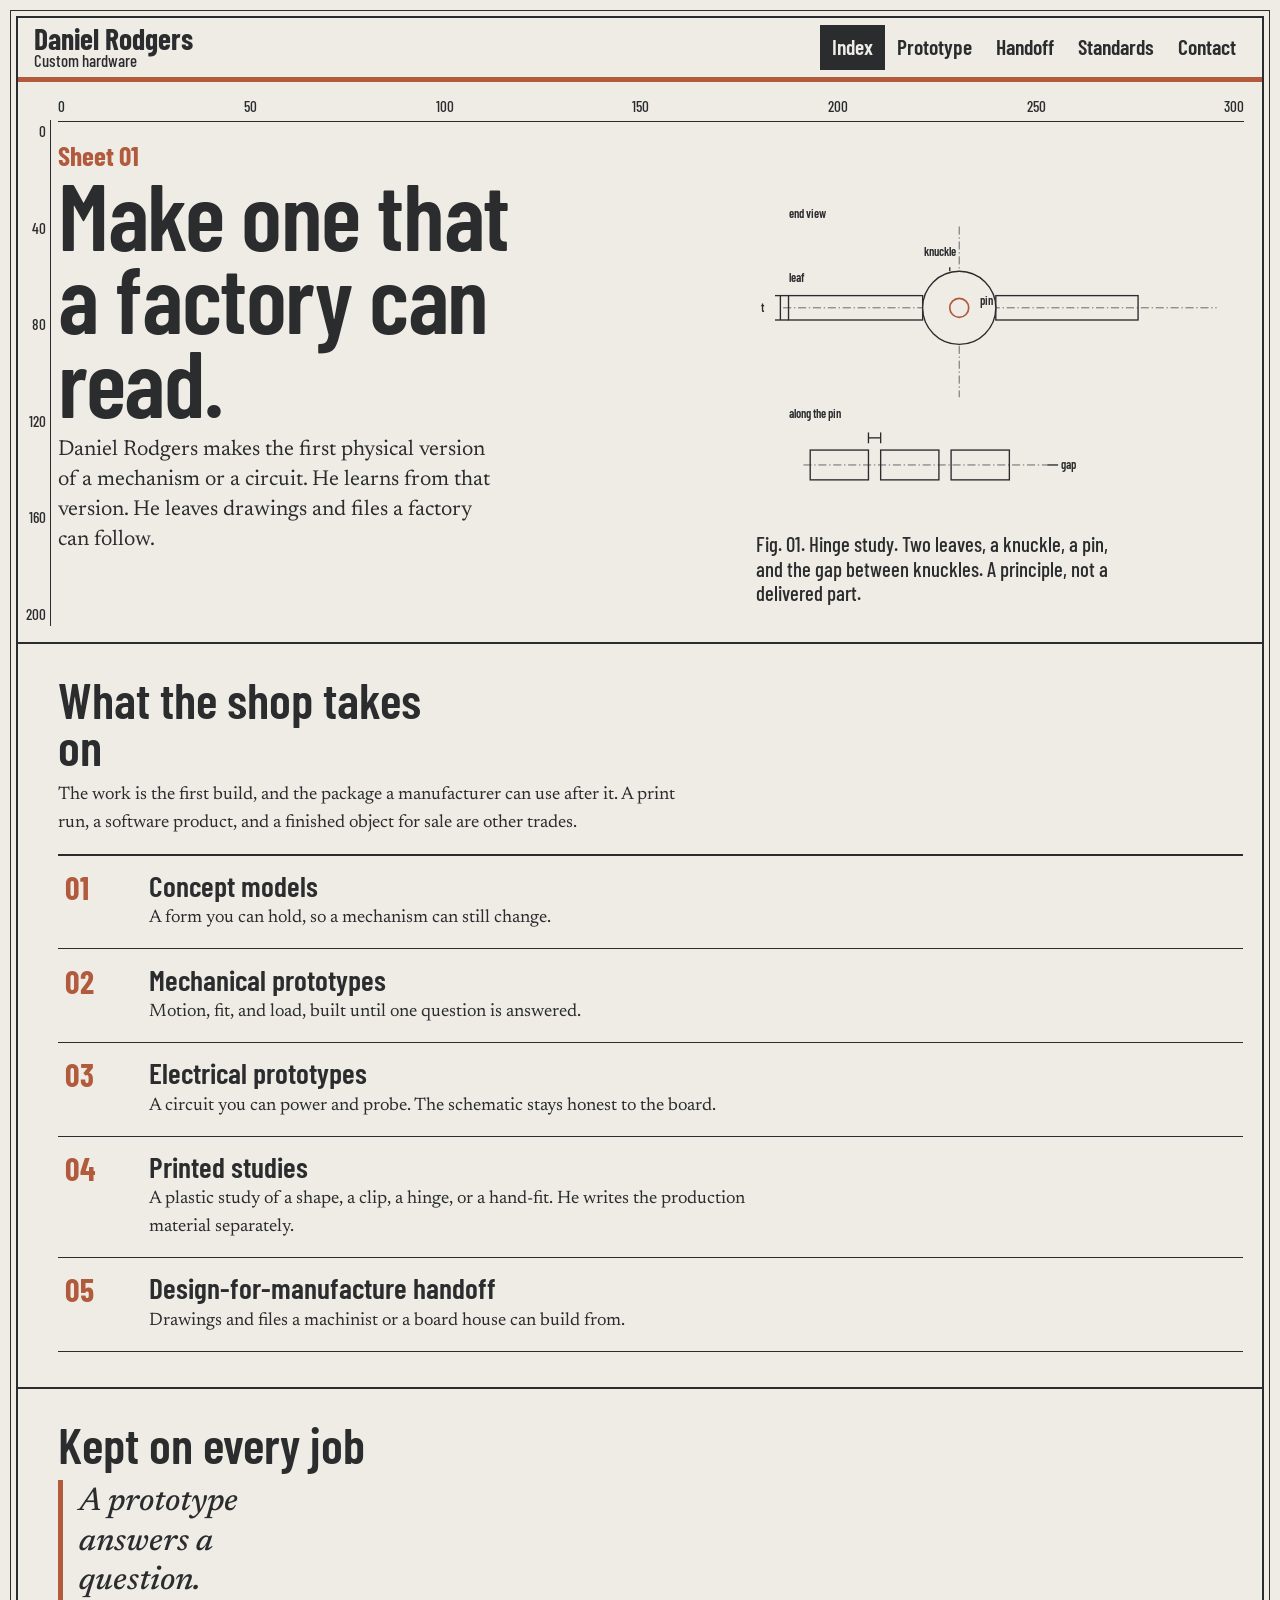
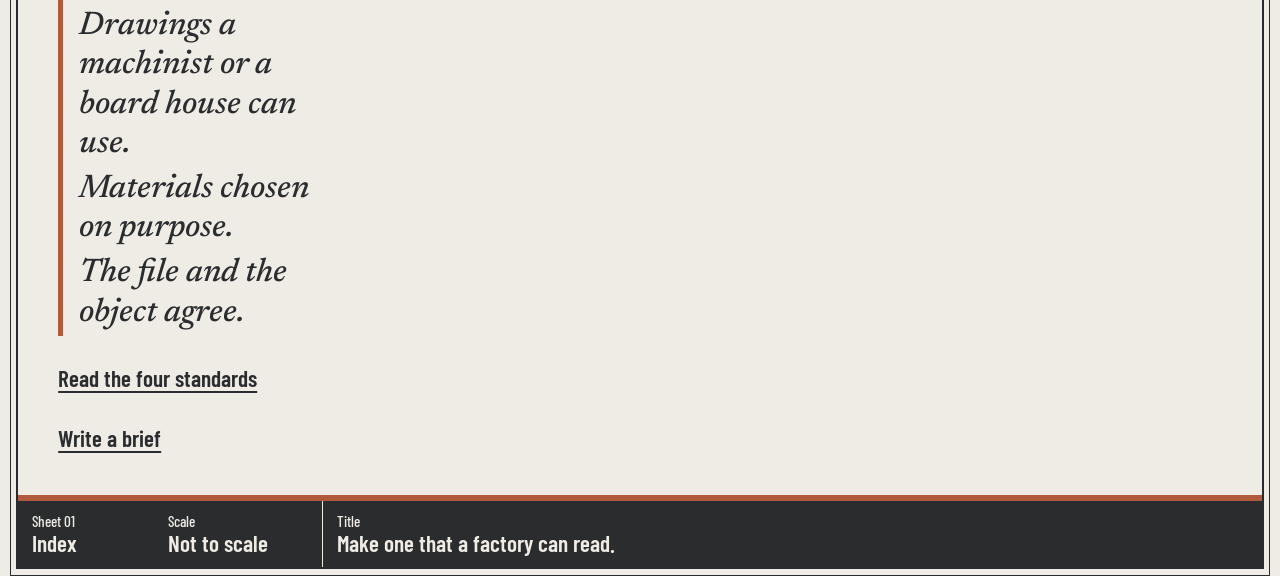
==== index.html @ 7802a616 "Add the machine-shop sheet for Daniel Rodgers. The pages use a drawing border, figure studies, and a" ====
<!DOCTYPE html>
<html lang="en">
<head>
  <meta charset="utf-8">
  <meta name="viewport" content="width=device-width, initial-scale=1">
  <title>Make one that a factory can read. Daniel Rodgers</title>
  <meta name="description" content="Daniel Rodgers makes the first physical version of a mechanism or a circuit, then leaves drawings and files a manufacturer can follow.">
  <meta name="theme-color" content="#efece6">
  <link rel="icon" href="favicon.svg" type="image/svg+xml">
  <link rel="preload" href="fonts/barlow-condensed-latin-600-normal.woff2" as="font" type="font/woff2" crossorigin>
  <link rel="stylesheet" href="css/sheet.css">
</head>
<body>
  <a class="skip" href="#content">Skip to content</a>
  <div class="sheet">
    <div class="sheet-inner">
      <header class="mast">
        <a class="shop" href="index.html">
          <span class="shop-name">Daniel Rodgers</span>
          <span class="shop-trade">Custom hardware</span>
        </a>
        <button type="button" class="nav-toggle" data-nav-toggle aria-expanded="false" aria-controls="sheet-nav">Sheets</button>
        <nav id="sheet-nav" class="nav" data-nav tabindex="-1">
          <a href="index.html">Index</a>
          <a href="prototype.html">Prototype</a>
          <a href="handoff.html">Handoff</a>
          <a href="standards.html">Standards</a>
          <a href="contact.html">Contact</a>
        </nav>
      </header>
      <main id="content">
        <div class="hero">
          <div class="axis-x" aria-hidden="true">
            <span>0</span><span>50</span><span>100</span><span>150</span><span>200</span><span>250</span><span>300</span>
          </div>
          <div class="axis-y" aria-hidden="true">
            <span>0</span><span>40</span><span>80</span><span>120</span><span>160</span><span>200</span>
          </div>
          <div class="hero-copy">
            <p class="fig-kicker">Sheet 01</p>
            <h1>Make one that a factory can read.</h1>
            <p class="lede">Daniel Rodgers makes the first physical version of a mechanism or a circuit. He learns from that version. He leaves drawings and files a factory can follow.</p>
          </div>
          <figure class="hero-fig">
            <svg class="svg-study" viewBox="0 0 720 480" aria-hidden="true" focusable="false">
              <text x="48" y="36">end view</text>
              <line class="center" x1="40" y1="168" x2="680" y2="168"/>
              <line class="center" x1="300" y1="48" x2="300" y2="300"/>
              <rect class="line" x="48" y="150" width="198" height="36"/>
              <rect class="line" x="354" y="150" width="210" height="36"/>
              <circle class="mask" cx="300" cy="168" r="54"/>
              <circle class="pin" cx="300" cy="168" r="14"/>
              <line class="line" x1="36" y1="150" x2="36" y2="186"/>
              <line class="line" x1="28" y1="150" x2="48" y2="150"/>
              <line class="line" x1="28" y1="186" x2="48" y2="186"/>
              <text x="8" y="174">t</text>
              <text x="48" y="130">leaf</text>
              <text x="248" y="92">knuckle</text>
              <line class="line" x1="286" y1="108" x2="286" y2="114"/>
              <text x="330" y="164">pin</text>
              <text x="48" y="330">along the pin</text>
              <line class="center" x1="70" y1="400" x2="430" y2="400"/>
              <rect class="line" x="80" y="378" width="86" height="44"/>
              <rect class="line" x="184" y="378" width="86" height="44"/>
              <rect class="line" x="288" y="378" width="86" height="44"/>
              <line class="line" x1="166" y1="360" x2="184" y2="360"/>
              <line class="line" x1="166" y1="352" x2="166" y2="368"/>
              <line class="line" x1="184" y1="352" x2="184" y2="368"/>
              <text x="450" y="406">gap</text>
              <line class="line" x1="430" y1="400" x2="446" y2="400"/>
            </svg>
            <figcaption>Fig. 01. Hinge study. Two leaves, a knuckle, a pin, and the gap between knuckles. A principle, not a delivered part.</figcaption>
          </figure>
        </div>
        <section class="block" id="work">
          <h2>What the shop takes on</h2>
          <p>The work is the first build, and the package a manufacturer can use after it. A print run, a software product, and a finished object for sale are other trades.</p>
          <ol class="spec-list">
            <li>
              <a href="prototype.html#concept">
                <span class="num">01</span>
                <span>
                  <span class="spec-name">Concept models</span>
                  <span class="spec-text">A form you can hold, so a mechanism can still change.</span>
                </span>
              </a>
            </li>
            <li>
              <a href="prototype.html#mechanical">
                <span class="num">02</span>
                <span>
                  <span class="spec-name">Mechanical prototypes</span>
                  <span class="spec-text">Motion, fit, and load, built until one question is answered.</span>
                </span>
              </a>
            </li>
            <li>
              <a href="prototype.html#electrical">
                <span class="num">03</span>
                <span>
                  <span class="spec-name">Electrical prototypes</span>
                  <span class="spec-text">A circuit you can power and probe. The schematic stays honest to the board.</span>
                </span>
              </a>
            </li>
            <li>
              <a href="prototype.html#printed">
                <span class="num">04</span>
                <span>
                  <span class="spec-name">Printed studies</span>
                  <span class="spec-text">A plastic study of a shape, a clip, a hinge, or a hand-fit. He writes the production material separately.</span>
                </span>
              </a>
            </li>
            <li>
              <a href="handoff.html">
                <span class="num">05</span>
                <span>
                  <span class="spec-name">Design-for-manufacture handoff</span>
                  <span class="spec-text">Drawings and files a machinist or a board house can build from.</span>
                </span>
              </a>
            </li>
          </ol>
        </section>
        <section class="block" id="kept">
          <h2>Kept on every job</h2>
          <blockquote>
            <p>A prototype answers a question.</p>
            <p>Drawings a machinist or a board house can use.</p>
            <p>Materials chosen on purpose.</p>
            <p>The file and the object agree.</p>
          </blockquote>
          <p><a class="link-row" href="standards.html">Read the four standards</a></p>
          <p><a class="link-row" href="contact.html">Write a brief</a></p>
        </section>
      </main>
      <footer class="titleblock">
        <p class="tb-sheet"><span>Sheet 01</span> Index</p>
        <p class="tb-scale"><span>Scale</span> Not to scale</p>
        <p class="tb-title"><span>Title</span> Make one that a factory can read.</p>
      </footer>
    </div>
  </div>
  <script src="js/site.js"></script>
</body>
</html>
---- css/sheet.css ----
/* #b15a3c on #efece6 is 4.05:1, so copper stays on rules and type at 24px or larger. */

@font-face {
  font-family: "Barlow Condensed";
  font-style: normal;
  font-weight: 500;
  font-display: swap;
  src: url("../fonts/barlow-condensed-latin-500-normal.woff2") format("woff2");
}

@font-face {
  font-family: "Barlow Condensed";
  font-style: normal;
  font-weight: 600;
  font-display: swap;
  src: url("../fonts/barlow-condensed-latin-600-normal.woff2") format("woff2");
}

@font-face {
  font-family: "Barlow Condensed";
  font-style: normal;
  font-weight: 700;
  font-display: swap;
  src: url("../fonts/barlow-condensed-latin-700-normal.woff2") format("woff2");
}

@font-face {
  font-family: "Newsreader";
  font-style: normal;
  font-weight: 400;
  font-display: swap;
  src: url("../fonts/newsreader-latin-400-normal.woff2") format("woff2");
}

@font-face {
  font-family: "Newsreader";
  font-style: normal;
  font-weight: 600;
  font-display: swap;
  src: url("../fonts/newsreader-latin-600-normal.woff2") format("woff2");
}

@font-face {
  font-family: "Newsreader";
  font-style: italic;
  font-weight: 400 600;
  font-display: swap;
  src: url("../fonts/newsreader-latin-500-italic.woff2") format("woff2");
}

:root {
  --copper: #b15a3c;
  --grease: #2a2c2e;
  --paper: #efece6;
  --paper-deep: #e4dfd6;
}

*,
*::before,
*::after {
  box-sizing: border-box;
}

[hidden] {
  display: none !important;
}

html {
  height: 100%;
}

body {
  margin: 0;
  min-height: 100%;
  background: var(--paper);
  color: var(--grease);
  font-family: "Newsreader", "Iowan Old Style", Palatino, "Palatino Linotype", Georgia, serif;
  font-size: 1.125rem;
  line-height: 1.55;
  font-weight: 400;
}

:focus {
  outline: none;
}

:focus-visible {
  outline: 3px solid var(--copper);
  outline-offset: 3px;
}

.titleblock :focus-visible,
.nav a[aria-current="page"]:focus-visible {
  outline-color: var(--paper);
}

::selection {
  background: var(--grease);
  color: var(--paper);
}

.skip {
  position: absolute;
  left: 0.75rem;
  top: 0;
  transform: translateY(-140%);
  z-index: 5;
  background: var(--grease);
  color: var(--paper);
  padding: 0.7rem 1rem;
  min-height: 44px;
  text-decoration: none;
}

.skip:focus {
  transform: none;
  top: 0.75rem;
}

.sheet {
  margin: 0.6rem;
  min-height: calc(100vh - 1.2rem);
  border: 1px solid var(--grease);
  padding: 0.35rem;
  display: flex;
}

.sheet-inner {
  flex: 1;
  display: flex;
  flex-direction: column;
  border: 2px solid var(--grease);
  min-width: 0;
}

.mast {
  display: flex;
  flex-wrap: wrap;
  align-items: stretch;
  justify-content: space-between;
  gap: 0.25rem 1rem;
  padding: 0.4rem 0.85rem 0.45rem 1rem;
  border-bottom: 5px solid var(--copper);
}

.shop {
  display: flex;
  flex-direction: column;
  justify-content: center;
  min-height: 44px;
  text-decoration: none;
  color: inherit;
  font-family: "Barlow Condensed", "Arial Narrow", sans-serif;
}

.shop-name {
  font-size: 1.85rem;
  font-weight: 700;
  line-height: 0.9;
}

.shop-trade {
  font-size: 1.05rem;
  font-weight: 500;
  line-height: 1.1;
}

.nav-toggle {
  min-height: 44px;
  min-width: 44px;
  padding: 0 1rem;
  border: 0;
  background: var(--grease);
  color: var(--paper);
  font-family: "Barlow Condensed", "Arial Narrow", sans-serif;
  font-size: 1.25rem;
  font-weight: 600;
  cursor: pointer;
}

.nav {
  display: none;
  flex-direction: column;
  gap: 0;
  margin: 0;
  padding: 0;
  min-width: min(100%, 16rem);
}

.nav.is-open {
  display: flex;
  flex-basis: 100%;
}

.nav a {
  display: inline-flex;
  align-items: center;
  min-height: 44px;
  padding: 0.2rem 0.75rem;
  color: inherit;
  text-decoration: none;
  font-family: "Barlow Condensed", "Arial Narrow", sans-serif;
  font-size: 1.35rem;
  font-weight: 600;
  line-height: 1;
}

.nav a[aria-current="page"] {
  background: var(--grease);
  color: var(--paper);
}

.nav a:hover {
  background: var(--paper-deep);
}

.nav a[aria-current="page"]:hover {
  background: var(--grease);
  color: var(--paper);
}

@media (min-width: 760px) {
  .nav-toggle {
    display: none;
  }

  .nav,
  .nav.is-open {
    display: flex;
    flex-direction: row;
    flex-wrap: wrap;
    flex-basis: auto;
    align-items: stretch;
  }
}

.hero {
  position: relative;
  display: grid;
  grid-template-columns: minmax(0, 1.15fr) minmax(0, 0.85fr);
  gap: 1.25rem 3vw;
  padding: 0.85rem 1.1rem 2.25rem 2.5rem;
}

.axis-x {
  grid-column: 1 / -1;
  display: flex;
  justify-content: space-between;
  gap: 0.5rem;
  border-bottom: 1px solid var(--grease);
  padding: 0 0 0.15rem;
  font-family: "Barlow Condensed", "Arial Narrow", sans-serif;
  font-size: 0.95rem;
  font-weight: 500;
}

.axis-y {
  position: absolute;
  top: 2.4rem;
  bottom: 1rem;
  left: 0.35rem;
  width: 1.7rem;
  display: flex;
  flex-direction: column;
  justify-content: space-between;
  align-items: flex-end;
  padding-right: 0.25rem;
  border-right: 1px solid var(--grease);
  font-family: "Barlow Condensed", "Arial Narrow", sans-serif;
  font-size: 0.95rem;
  font-weight: 500;
}

.hero-fig {
  margin: 3.25rem 0 0;
  min-width: 0;
}

h1,
h2,
h3,
.fig-kicker,
figcaption,
.spec-name,
.shop,
.nav,
.titleblock,
button,
.link-row,
legend,
.field-label {
  font-family: "Barlow Condensed", "Arial Narrow", sans-serif;
  font-weight: 600;
}

h1 {
  margin: 0.15rem 0 0.8rem;
  font-size: clamp(3.1rem, 7.4vw, 6.4rem);
  line-height: 0.88;
  letter-spacing: -0.015em;
  font-weight: 600;
  max-width: 11ch;
}

.page-head h1 {
  font-size: clamp(2.7rem, 6vw, 4.8rem);
  max-width: 16ch;
  line-height: 0.9;
}

.lede {
  margin: 0;
  max-width: 36ch;
  font-size: 1.35rem;
  line-height: 1.4;
}

.fig-kicker {
  margin: 0;
  color: var(--copper);
  font-size: 1.7rem;
  font-weight: 700;
  line-height: 1;
}

.block {
  padding: 2rem 1.15rem 2.2rem 2.5rem;
  border-top: 2px solid var(--grease);
}

h2 {
  margin: 0 0 0.8rem;
  font-size: clamp(2rem, 4vw, 3.15rem);
  line-height: 0.92;
  max-width: 18ch;
}

h3 {
  margin: 0 0 0.4rem;
  font-size: 1.8rem;
  line-height: 1;
}

p {
  margin: 0 0 1rem;
  max-width: 64ch;
}

p:last-child {
  margin-bottom: 0;
}

strong {
  font-weight: 600;
}

blockquote {
  margin: 0.5rem 0 1.25rem;
  padding: 0.2rem 0 0.2rem 1rem;
  border-left: 5px solid var(--copper);
  max-width: 28ch;
}

blockquote p {
  margin: 0 0 0.35rem;
  font-size: clamp(1.55rem, 2.6vw, 2.05rem);
  line-height: 1.2;
  font-style: italic;
  max-width: 28ch;
}

.spec-list {
  list-style: none;
  margin: 0.5rem 0 0;
  padding: 0;
  border-top: 2px solid var(--grease);
}

.spec-list a {
  display: grid;
  grid-template-columns: 4.25rem minmax(0, 1fr);
  gap: 0.75rem 1rem;
  align-items: start;
  padding: 0.95rem 0.4rem;
  min-height: 44px;
  color: inherit;
  text-decoration: none;
  border-bottom: 1px solid var(--grease);
}

.spec-list a:hover,
.spec-list a:focus-visible {
  background: var(--paper-deep);
}

.num {
  font-family: "Barlow Condensed", "Arial Narrow", sans-serif;
  font-weight: 700;
  font-size: 2rem;
  line-height: 1;
  color: var(--copper);
}

.spec-name {
  display: block;
  font-size: 1.85rem;
  line-height: 1;
}

.spec-text {
  display: block;
  margin-top: 0.3rem;
  max-width: 62ch;
}

.link-row {
  display: inline-flex;
  align-items: center;
  min-height: 44px;
  min-width: 44px;
  color: inherit;
  font-size: 1.45rem;
  line-height: 1;
  text-underline-offset: 0.16em;
}

.prose a:not(.link-row) {
  color: inherit;
  text-underline-offset: 0.15em;
}

.split {
  display: grid;
  grid-template-columns: minmax(0, 1.15fr) minmax(0, 0.85fr);
  gap: 1.5rem 3vw;
  align-items: start;
}

.split .text {
  min-width: 0;
}

.split figure {
  margin: 2.75rem 0 0;
  min-width: 0;
}

figure {
  margin: 0;
}

.svg-study {
  display: block;
  width: 100%;
  height: auto;
}

.svg-study .line,
.svg-study .mask,
.svg-study .ghost,
.svg-study .center,
.svg-study .pin {
  fill: none;
  stroke: var(--grease);
}

.svg-study .line,
.svg-study .mask {
  stroke-width: 2;
}

.svg-study .mask {
  fill: var(--paper);
}

.svg-study .ghost {
  stroke-width: 1.5;
  stroke-dasharray: 6 4;
}

.svg-study .center {
  stroke-width: 1;
  stroke-dasharray: 12 4 2 4;
}

.svg-study .pin {
  stroke: var(--copper);
  stroke-width: 2.5;
}

.svg-study text {
  fill: var(--grease);
  font-family: "Barlow Condensed", "Arial Narrow", sans-serif;
  font-size: 18px;
  font-weight: 600;
}

figcaption {
  margin-top: 0.75rem;
  max-width: 42ch;
  font-size: 1.3rem;
  font-weight: 500;
  line-height: 1.2;
}

.page-head {
  padding: 1.4rem 1.15rem 0.4rem 2.5rem;
}

.stack {
  display: flex;
  flex-direction: column;
  gap: 1.75rem;
}

.stack + .stack,
.text + .text {
  margin-top: 0;
}

.rule-list {
  list-style: none;
  margin: 0;
  padding: 0;
  border-top: 2px solid var(--grease);
}

.rule-list li {
  padding: 1.2rem 0 1.3rem;
  border-bottom: 1px solid var(--grease);
}

.rule-list h2 {
  margin-bottom: 0.55rem;
}

.follow {
  margin-top: 1.25rem;
}

.brief-form {
  max-width: 54rem;
}

fieldset {
  border: 0;
  margin: 0;
  padding: 0;
  min-width: 0;
}

.field {
  display: grid;
  grid-template-columns: minmax(9rem, 16rem) minmax(0, 1fr);
  gap: 0.5rem 1.25rem;
  align-items: start;
  padding: 0.85rem 0;
  border-top: 1px solid var(--grease);
  margin: 0;
  min-width: 0;
}

.field-label,
legend {
  font-size: 1.4rem;
  line-height: 1.1;
  padding-top: 0.65rem;
  font-weight: 600;
}

.hint {
  display: block;
  margin-top: 0.25rem;
  font-family: "Newsreader", Georgia, serif;
  font-size: 1rem;
  font-weight: 400;
  line-height: 1.35;
  max-width: 28ch;
}

input,
textarea {
  width: 100%;
  min-height: 44px;
  margin: 0;
  padding: 0.65rem 0.7rem;
  border: 0;
  border-bottom: 2px solid var(--grease);
  border-radius: 0;
  background: var(--paper-deep);
  color: var(--grease);
  font: 1.05rem/1.4 "Newsreader", Georgia, serif;
}

textarea {
  min-height: 6.5rem;
  resize: vertical;
}

.choices {
  display: flex;
  flex-direction: column;
  padding-top: 0.2rem;
}

.choices label {
  display: flex;
  align-items: center;
  gap: 0.7rem;
  min-height: 44px;
  font-family: "Newsreader", Georgia, serif;
  font-size: 1.15rem;
  font-weight: 400;
}

.choices input {
  width: 1.25rem;
  height: 1.25rem;
  min-height: 0;
  accent-color: var(--grease);
  border: 0;
}

.actions {
  display: flex;
  flex-wrap: wrap;
  gap: 0.75rem;
  align-items: center;
  padding: 1rem 0 0.25rem;
}

button,
.mail-link {
  display: inline-flex;
  align-items: center;
  justify-content: center;
  min-height: 44px;
  min-width: 44px;
  padding: 0.4rem 1.1rem;
  border: 0;
  background: var(--grease);
  color: var(--paper);
  font-family: "Barlow Condensed", "Arial Narrow", sans-serif;
  font-size: 1.35rem;
  font-weight: 600;
  line-height: 1;
  text-decoration: none;
  cursor: pointer;
}

button.quiet {
  background: transparent;
  color: var(--grease);
  text-decoration: underline;
  text-underline-offset: 0.16em;
  padding-left: 0;
  padding-right: 0.4rem;
}

.brief-panel {
  margin-top: 1.25rem;
  padding-top: 1rem;
  border-top: 2px solid var(--grease);
}

.brief-panel h2 {
  font-size: 2rem;
}

.brief-text {
  margin: 0 0 1rem;
  padding: 1rem;
  max-width: none;
  white-space: pre-wrap;
  overflow-wrap: anywhere;
  background: var(--paper-deep);
  font-family: "Barlow Condensed", "Arial Narrow", sans-serif;
  font-size: 1.3rem;
  font-weight: 500;
  line-height: 1.3;
}

.status {
  min-height: 1.4rem;
  margin: 0.6rem 0 0;
}

.titleblock {
  margin-top: auto;
  display: grid;
  grid-template-columns: 8.5rem 10.5rem minmax(0, 1fr);
  background: var(--grease);
  color: var(--paper);
  border-top: 6px solid var(--copper);
}

.titleblock p {
  margin: 0;
  max-width: none;
  padding: 0.7rem 0.85rem 0.8rem;
  font-family: "Barlow Condensed", "Arial Narrow", sans-serif;
  font-weight: 600;
  font-size: 1.45rem;
  line-height: 0.95;
}

.titleblock span {
  display: block;
  margin-bottom: 0.2rem;
  font-weight: 500;
  font-size: 0.95rem;
  line-height: 1.1;
}

.tb-title {
  border-left: 1px solid var(--paper);
}

.noscript {
  margin: 0 0 1rem;
}

@media (max-width: 800px) {
  .hero,
  .split {
    grid-template-columns: 1fr;
  }

  .hero-fig,
  .split figure {
    margin-top: 0.25rem;
  }

  .block,
  .page-head,
  .hero {
    padding-left: 1rem;
    padding-right: 1rem;
  }

  .hero {
    padding-left: 2.15rem;
  }

  .field {
    grid-template-columns: 1fr;
    gap: 0.2rem;
  }

  .field-label,
  legend {
    padding-top: 0;
  }

  .hint {
    max-width: 62ch;
  }
}

@media (max-width: 640px) {
  .titleblock {
    grid-template-columns: 1fr 1fr;
  }

  .tb-title {
    grid-column: 1 / -1;
    border-left: 0;
    border-top: 1px solid var(--paper);
  }

  h1 {
    max-width: 14ch;
  }
}

@media (max-width: 380px) {
  .sheet {
    margin: 0.3rem;
    min-height: calc(100vh - 0.6rem);
  }

  .spec-list a {
    grid-template-columns: 3rem minmax(0, 1fr);
  }
}

@media (prefers-reduced-motion: reduce) {
  *,
  *::before,
  *::after {
    animation: none !important;
    transition: none !important;
    scroll-behavior: auto !important;
  }
}

@media print {
  .nav-toggle {
    display: none;
  }

  .nav,
  .nav.is-open {
    display: flex !important;
    flex-direction: row;
    flex-wrap: wrap;
  }

  .sheet {
    margin: 0;
    min-height: 0;
  }
}

:target {
  scroll-margin-top: 1rem;
}
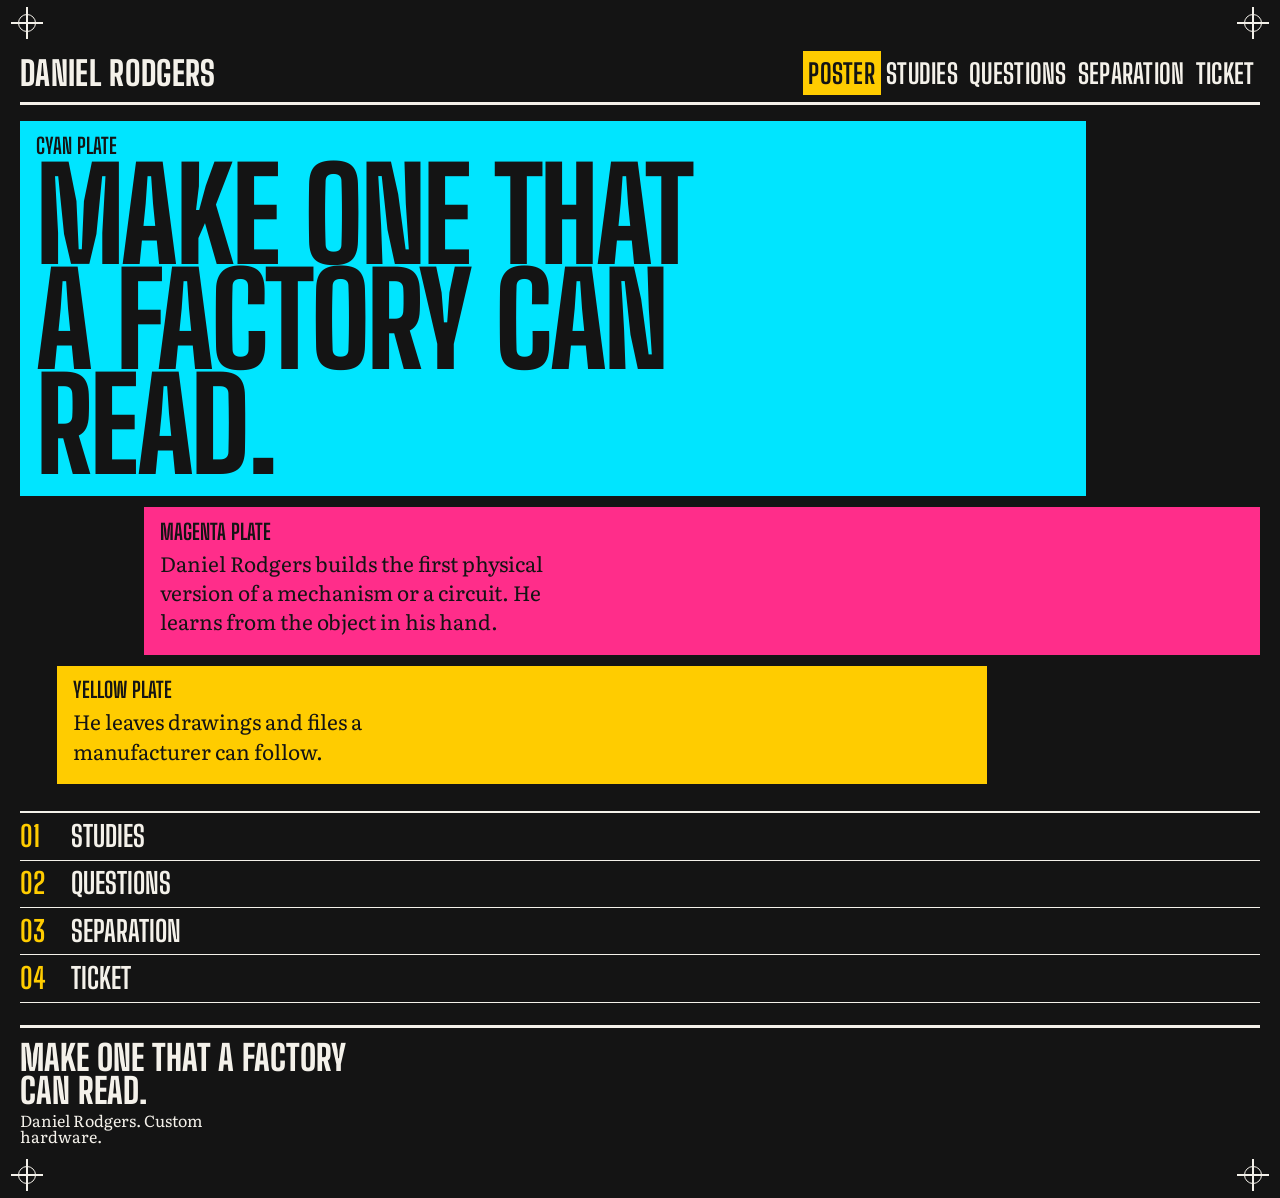
==== commit 2b064973: "Add the anodized poster variant. Cyan, magenta, and yellow plates carry the motto, the studies, and " ====
--- a/index.html
+++ b/index.html
@@ -4,143 +4,54 @@
   <meta charset="utf-8">
   <meta name="viewport" content="width=device-width, initial-scale=1">
   <title>Make one that a factory can read. Daniel Rodgers</title>
-  <meta name="description" content="Daniel Rodgers makes the first physical version of a mechanism or a circuit, then leaves drawings and files a manufacturer can follow.">
-  <meta name="theme-color" content="#efece6">
+  <meta name="description" content="Daniel Rodgers builds the first physical version of a mechanism or a circuit, then leaves drawings and files a manufacturer can follow.">
+  <meta name="theme-color" content="#141414">
   <link rel="icon" href="favicon.svg" type="image/svg+xml">
-  <link rel="preload" href="fonts/barlow-condensed-latin-600-normal.woff2" as="font" type="font/woff2" crossorigin>
-  <link rel="stylesheet" href="css/sheet.css">
+  <link rel="preload" href="fonts/big-shoulders-display-latin-800-normal.woff2" as="font" type="font/woff2" crossorigin>
+  <link rel="stylesheet" href="css/plates.css">
 </head>
 <body>
-  <a class="skip" href="#content">Skip to content</a>
-  <div class="sheet">
-    <div class="sheet-inner">
-      <header class="mast">
-        <a class="shop" href="index.html">
-          <span class="shop-name">Daniel Rodgers</span>
-          <span class="shop-trade">Custom hardware</span>
-        </a>
-        <button type="button" class="nav-toggle" data-nav-toggle aria-expanded="false" aria-controls="sheet-nav">Sheets</button>
-        <nav id="sheet-nav" class="nav" data-nav tabindex="-1">
-          <a href="index.html">Index</a>
-          <a href="prototype.html">Prototype</a>
-          <a href="handoff.html">Handoff</a>
-          <a href="standards.html">Standards</a>
-          <a href="contact.html">Contact</a>
-        </nav>
-      </header>
-      <main id="content">
-        <div class="hero">
-          <div class="axis-x" aria-hidden="true">
-            <span>0</span><span>50</span><span>100</span><span>150</span><span>200</span><span>250</span><span>300</span>
-          </div>
-          <div class="axis-y" aria-hidden="true">
-            <span>0</span><span>40</span><span>80</span><span>120</span><span>160</span><span>200</span>
-          </div>
-          <div class="hero-copy">
-            <p class="fig-kicker">Sheet 01</p>
-            <h1>Make one that a factory can read.</h1>
-            <p class="lede">Daniel Rodgers makes the first physical version of a mechanism or a circuit. He learns from that version. He leaves drawings and files a factory can follow.</p>
-          </div>
-          <figure class="hero-fig">
-            <svg class="svg-study" viewBox="0 0 720 480" aria-hidden="true" focusable="false">
-              <text x="48" y="36">end view</text>
-              <line class="center" x1="40" y1="168" x2="680" y2="168"/>
-              <line class="center" x1="300" y1="48" x2="300" y2="300"/>
-              <rect class="line" x="48" y="150" width="198" height="36"/>
-              <rect class="line" x="354" y="150" width="210" height="36"/>
-              <circle class="mask" cx="300" cy="168" r="54"/>
-              <circle class="pin" cx="300" cy="168" r="14"/>
-              <line class="line" x1="36" y1="150" x2="36" y2="186"/>
-              <line class="line" x1="28" y1="150" x2="48" y2="150"/>
-              <line class="line" x1="28" y1="186" x2="48" y2="186"/>
-              <text x="8" y="174">t</text>
-              <text x="48" y="130">leaf</text>
-              <text x="248" y="92">knuckle</text>
-              <line class="line" x1="286" y1="108" x2="286" y2="114"/>
-              <text x="330" y="164">pin</text>
-              <text x="48" y="330">along the pin</text>
-              <line class="center" x1="70" y1="400" x2="430" y2="400"/>
-              <rect class="line" x="80" y="378" width="86" height="44"/>
-              <rect class="line" x="184" y="378" width="86" height="44"/>
-              <rect class="line" x="288" y="378" width="86" height="44"/>
-              <line class="line" x1="166" y1="360" x2="184" y2="360"/>
-              <line class="line" x1="166" y1="352" x2="166" y2="368"/>
-              <line class="line" x1="184" y1="352" x2="184" y2="368"/>
-              <text x="450" y="406">gap</text>
-              <line class="line" x1="430" y1="400" x2="446" y2="400"/>
-            </svg>
-            <figcaption>Fig. 01. Hinge study. Two leaves, a knuckle, a pin, and the gap between knuckles. A principle, not a delivered part.</figcaption>
-          </figure>
-        </div>
-        <section class="block" id="work">
-          <h2>What the shop takes on</h2>
-          <p>The work is the first build, and the package a manufacturer can use after it. A print run, a software product, and a finished object for sale are other trades.</p>
-          <ol class="spec-list">
-            <li>
-              <a href="prototype.html#concept">
-                <span class="num">01</span>
-                <span>
-                  <span class="spec-name">Concept models</span>
-                  <span class="spec-text">A form you can hold, so a mechanism can still change.</span>
-                </span>
-              </a>
-            </li>
-            <li>
-              <a href="prototype.html#mechanical">
-                <span class="num">02</span>
-                <span>
-                  <span class="spec-name">Mechanical prototypes</span>
-                  <span class="spec-text">Motion, fit, and load, built until one question is answered.</span>
-                </span>
-              </a>
-            </li>
-            <li>
-              <a href="prototype.html#electrical">
-                <span class="num">03</span>
-                <span>
-                  <span class="spec-name">Electrical prototypes</span>
-                  <span class="spec-text">A circuit you can power and probe. The schematic stays honest to the board.</span>
-                </span>
-              </a>
-            </li>
-            <li>
-              <a href="prototype.html#printed">
-                <span class="num">04</span>
-                <span>
-                  <span class="spec-name">Printed studies</span>
-                  <span class="spec-text">A plastic study of a shape, a clip, a hinge, or a hand-fit. He writes the production material separately.</span>
-                </span>
-              </a>
-            </li>
-            <li>
-              <a href="handoff.html">
-                <span class="num">05</span>
-                <span>
-                  <span class="spec-name">Design-for-manufacture handoff</span>
-                  <span class="spec-text">Drawings and files a machinist or a board house can build from.</span>
-                </span>
-              </a>
-            </li>
-          </ol>
-        </section>
-        <section class="block" id="kept">
-          <h2>Kept on every job</h2>
-          <blockquote>
-            <p>A prototype answers a question.</p>
-            <p>Drawings a machinist or a board house can use.</p>
-            <p>Materials chosen on purpose.</p>
-            <p>The file and the object agree.</p>
-          </blockquote>
-          <p><a class="link-row" href="standards.html">Read the four standards</a></p>
-          <p><a class="link-row" href="contact.html">Write a brief</a></p>
-        </section>
-      </main>
-      <footer class="titleblock">
-        <p class="tb-sheet"><span>Sheet 01</span> Index</p>
-        <p class="tb-scale"><span>Scale</span> Not to scale</p>
-        <p class="tb-title"><span>Title</span> Make one that a factory can read.</p>
-      </footer>
-    </div>
+  <a class="skip" href="#plate">Skip to the plate</a>
+  <div class="press">
+    <span class="reg reg-tl" aria-hidden="true"></span>
+    <span class="reg reg-tr" aria-hidden="true"></span>
+    <span class="reg reg-bl" aria-hidden="true"></span>
+    <span class="reg reg-br" aria-hidden="true"></span>
+    <header class="hardware">
+      <p class="who"><a href="index.html">Daniel Rodgers</a></p>
+      <button type="button" class="nav-toggle" data-nav-toggle aria-expanded="false" aria-controls="plate-nav">Plates</button>
+      <nav id="plate-nav" class="nav" data-nav tabindex="-1">
+        <a href="index.html">Poster</a>
+        <a href="studies.html">Studies</a>
+        <a href="questions.html">Questions</a>
+        <a href="separation.html">Separation</a>
+        <a href="ticket.html">Ticket</a>
+      </nav>
+    </header>
+    <main id="plate" class="poster">
+      <article class="plate plate-c">
+        <p class="film">Cyan plate</p>
+        <h1>Make one that a factory can read.</h1>
+      </article>
+      <article class="plate plate-m">
+        <p class="film">Magenta plate</p>
+        <p class="deck">Daniel Rodgers builds the first physical version of a mechanism or a circuit. He learns from the object in his hand.</p>
+      </article>
+      <article class="plate plate-y">
+        <p class="film">Yellow plate</p>
+        <p class="deck">He leaves drawings and files a manufacturer can follow.</p>
+      </article>
+      <ul class="doors">
+        <li><a href="studies.html"><span>01</span> Studies</a></li>
+        <li><a href="questions.html"><span>02</span> Questions</a></li>
+        <li><a href="separation.html"><span>03</span> Separation</a></li>
+        <li><a href="ticket.html"><span>04</span> Ticket</a></li>
+      </ul>
+    </main>
+    <footer class="endplate">
+      <p>Make one that a factory can read.</p>
+      <p class="by">Daniel Rodgers. Custom hardware.</p>
+    </footer>
   </div>
   <script src="js/site.js"></script>
 </body>
--- a/css/plates.css
+++ b/css/plates.css
@@ -0,0 +1,645 @@
+@font-face {
+  font-family: "Big Shoulders Display";
+  font-style: normal;
+  font-weight: 700;
+  font-display: swap;
+  src: url("../fonts/big-shoulders-display-latin-700-normal.woff2") format("woff2");
+}
+
+@font-face {
+  font-family: "Big Shoulders Display";
+  font-style: normal;
+  font-weight: 800;
+  font-display: swap;
+  src: url("../fonts/big-shoulders-display-latin-800-normal.woff2") format("woff2");
+}
+
+@font-face {
+  font-family: "Literata";
+  font-style: normal;
+  font-weight: 400;
+  font-display: swap;
+  src: url("../fonts/literata-latin-400-normal.woff2") format("woff2");
+}
+
+@font-face {
+  font-family: "Literata";
+  font-style: italic;
+  font-weight: 400;
+  font-display: swap;
+  src: url("../fonts/literata-latin-400-italic.woff2") format("woff2");
+}
+
+@font-face {
+  font-family: "Literata";
+  font-style: normal;
+  font-weight: 700;
+  font-display: swap;
+  src: url("../fonts/literata-latin-700-normal.woff2") format("woff2");
+}
+
+:root {
+  --black: #141414;
+  --paper: #f4f1ea;
+  --cyan: #00e5ff;
+  --magenta: #ff2d8a;
+  --yellow: #ffcc00;
+  --field: #fff4b0;
+}
+
+*,
+*::before,
+*::after {
+  box-sizing: border-box;
+}
+
+[hidden] {
+  display: none !important;
+}
+
+html {
+  height: 100%;
+}
+
+a {
+  color: inherit;
+}
+
+body {
+  margin: 0;
+  min-height: 100%;
+  background: var(--black);
+  color: var(--paper);
+  font-family: "Literata", Georgia, serif;
+  font-size: 1.125rem;
+  line-height: 1.5;
+  font-weight: 400;
+}
+
+:focus {
+  outline: none;
+}
+
+:focus-visible {
+  outline: 3px solid var(--yellow);
+  outline-offset: 3px;
+}
+
+.plate :focus-visible,
+.ticket :focus-visible {
+  outline-color: var(--black);
+}
+
+::selection {
+  background: var(--yellow);
+  color: var(--black);
+}
+
+.skip {
+  position: absolute;
+  left: 0.75rem;
+  top: 0;
+  transform: translateY(-140%);
+  z-index: 5;
+  background: var(--yellow);
+  color: var(--black);
+  text-decoration: none;
+  min-height: 44px;
+  padding: 0.7rem 1rem;
+  font-family: "Big Shoulders Display", Impact, sans-serif;
+  font-weight: 800;
+  font-size: 1.3rem;
+  letter-spacing: 0.01em;
+}
+
+.skip:focus {
+  transform: none;
+  top: 0.75rem;
+}
+
+.press {
+  position: relative;
+  min-height: 100vh;
+  padding: 3.2rem 1.25rem 3.4rem;
+}
+
+.reg {
+  position: absolute;
+  width: 18px;
+  height: 18px;
+  border: 1.5px solid var(--paper);
+  border-radius: 50%;
+  color: var(--paper);
+}
+
+.reg::before,
+.reg::after {
+  content: "";
+  position: absolute;
+  background: currentColor;
+}
+
+.reg::before {
+  left: -8px;
+  right: -8px;
+  top: 50%;
+  height: 1.5px;
+  margin-top: -0.75px;
+}
+
+.reg::after {
+  top: -8px;
+  bottom: -8px;
+  left: 50%;
+  width: 1.5px;
+  margin-left: -0.75px;
+}
+
+.reg-tl { top: 14px; left: 18px; }
+.reg-tr { top: 14px; right: 18px; }
+.reg-bl { bottom: 14px; left: 18px; }
+.reg-br { bottom: 14px; right: 18px; }
+
+.hardware {
+  display: flex;
+  flex-wrap: wrap;
+  align-items: center;
+  justify-content: space-between;
+  gap: 0.35rem 0.75rem;
+  margin: 0 0 1rem;
+  padding-bottom: 0.45rem;
+  border-bottom: 3px solid var(--paper);
+}
+
+.who {
+  margin: 0;
+}
+
+.who a {
+  display: inline-flex;
+  align-items: center;
+  min-height: 44px;
+  color: var(--paper);
+  text-decoration: none;
+  font-family: "Big Shoulders Display", Impact, sans-serif;
+  font-weight: 800;
+  font-size: 2.1rem;
+  line-height: 0.9;
+  letter-spacing: 0.01em;
+  text-transform: uppercase;
+}
+
+.nav-toggle {
+  min-height: 44px;
+  min-width: 44px;
+  padding: 0 0.9rem;
+  border: 0;
+  background: var(--yellow);
+  color: var(--black);
+  font-family: "Big Shoulders Display", Impact, sans-serif;
+  font-weight: 800;
+  font-size: 1.35rem;
+  letter-spacing: 0.02em;
+  text-transform: uppercase;
+  cursor: pointer;
+}
+
+.nav {
+  display: none;
+  flex-direction: column;
+  flex-basis: 100%;
+  margin: 0;
+  padding: 0;
+}
+
+.nav.is-open {
+  display: flex;
+}
+
+.nav a {
+  display: inline-flex;
+  align-items: center;
+  min-height: 44px;
+  padding: 0 0.35rem;
+  color: var(--paper);
+  text-decoration: none;
+  font-family: "Big Shoulders Display", Impact, sans-serif;
+  font-weight: 700;
+  font-size: 1.7rem;
+  line-height: 1;
+  letter-spacing: 0.01em;
+  text-transform: uppercase;
+}
+
+.nav a[aria-current="page"] {
+  background: var(--yellow);
+  color: var(--black);
+}
+
+.nav a:hover {
+  text-decoration: underline;
+  text-underline-offset: 0.12em;
+}
+
+.nav a[aria-current="page"]:hover {
+  text-decoration: none;
+}
+
+@media (min-width: 800px) {
+  .nav-toggle {
+    display: none;
+  }
+
+  .nav,
+  .nav.is-open {
+    display: flex;
+    flex-direction: row;
+    flex-wrap: wrap;
+    flex-basis: auto;
+    justify-content: flex-end;
+  }
+}
+
+.poster {
+  display: flex;
+  flex-direction: column;
+  gap: 0.7rem;
+}
+
+.plate {
+  color: var(--black);
+  padding: 0.9rem 1rem 1.15rem;
+  min-width: 0;
+}
+
+.plate-c { background: var(--cyan); margin-right: 14%; }
+.plate-m { background: var(--magenta); margin-left: 10%; }
+.plate-y { background: var(--yellow); margin-left: 3%; margin-right: 22%; }
+.plate-full { margin: 0; }
+
+.film {
+  margin: 0 0 0.35rem;
+  font-family: "Big Shoulders Display", Impact, sans-serif;
+  font-weight: 700;
+  font-size: 1.35rem;
+  line-height: 1;
+  text-transform: uppercase;
+}
+
+h1,
+h2,
+.band,
+.endplate strong {
+  font-family: "Big Shoulders Display", Impact, sans-serif;
+  font-weight: 800;
+  letter-spacing: -0.02em;
+  line-height: 0.82;
+  text-transform: uppercase;
+}
+
+h1 {
+  margin: 0;
+  font-size: clamp(3.6rem, 11vw, 8rem);
+  max-width: 12ch;
+}
+
+.deck {
+  margin: 0;
+  max-width: 34ch;
+  font-size: 1.3rem;
+  line-height: 1.4;
+}
+
+.on-black {
+  padding: 0.2rem 0 1.1rem;
+  max-width: 40rem;
+}
+
+.on-black h1 {
+  color: var(--paper);
+  max-width: 14ch;
+  margin-bottom: 0.8rem;
+}
+
+.on-black p,
+.endplate p,
+.doors a {
+  color: var(--paper);
+}
+
+p {
+  margin: 0 0 0.9rem;
+  max-width: 62ch;
+}
+
+.stack {
+  display: flex;
+  flex-direction: column;
+  gap: 0.8rem;
+}
+
+.stack h2 {
+  margin: 0 0 0.45rem;
+  font-size: clamp(2.6rem, 7vw, 4.6rem);
+  max-width: 16ch;
+}
+
+.study {
+  display: block;
+  width: 100%;
+  height: auto;
+  margin: 0.3rem 0 0.6rem;
+}
+
+.study .inkline {
+  fill: none;
+  stroke: var(--black);
+  stroke-width: 6;
+  stroke-linejoin: miter;
+}
+
+.study .pin {
+  fill: var(--black);
+  stroke: none;
+}
+
+.study text {
+  fill: var(--black);
+  font-family: "Big Shoulders Display", Impact, sans-serif;
+  font-size: 28px;
+  font-weight: 700;
+  letter-spacing: 0.01em;
+}
+
+.caption {
+  margin: 0;
+  max-width: 46ch;
+  font-size: 1.05rem;
+  font-style: italic;
+}
+
+.asks {
+  list-style: none;
+  margin: 0;
+  padding: 0;
+  display: flex;
+  flex-direction: column;
+  gap: 0.7rem;
+}
+
+.asks h2 {
+  margin: 0 0 0.45rem;
+  font-size: clamp(2.4rem, 6vw, 4rem);
+}
+
+.doors {
+  list-style: none;
+  margin: 1rem 0 0;
+  padding: 0;
+  border-top: 2px solid var(--paper);
+}
+
+.doors a {
+  display: flex;
+  align-items: center;
+  min-height: 44px;
+  padding: 0.55rem 0;
+  border-bottom: 1px solid var(--paper);
+  color: var(--paper);
+  text-decoration: none;
+  font-family: "Big Shoulders Display", Impact, sans-serif;
+  font-weight: 700;
+  font-size: 1.8rem;
+  line-height: 1;
+  text-transform: uppercase;
+}
+
+.doors a span {
+  display: inline-block;
+  min-width: 3.2rem;
+  color: var(--yellow);
+}
+
+.doors a:hover {
+  background: var(--yellow);
+  color: var(--black);
+}
+
+.doors a:hover span {
+  color: var(--black);
+}
+
+.endplate {
+  margin-top: 1.4rem;
+  padding-top: 0.8rem;
+  border-top: 3px solid var(--paper);
+}
+
+.endplate p {
+  margin: 0;
+  font-family: "Big Shoulders Display", Impact, sans-serif;
+  font-weight: 800;
+  font-size: clamp(1.6rem, 3vw, 2.2rem);
+  line-height: 0.95;
+  text-transform: uppercase;
+  max-width: 22ch;
+}
+
+.endplate .by {
+  margin-top: 0.35rem;
+  font-family: "Literata", Georgia, serif;
+  font-weight: 400;
+  font-size: 1rem;
+  text-transform: none;
+  letter-spacing: 0;
+}
+
+.endplate a,
+.plate a {
+  display: inline-flex;
+  align-items: center;
+  min-height: 44px;
+  text-underline-offset: 0.14em;
+}
+
+.endplate a {
+  color: var(--yellow);
+  font-family: "Big Shoulders Display", Impact, sans-serif;
+  font-weight: 700;
+  font-size: 1.45rem;
+  text-transform: uppercase;
+}
+
+.ticket {
+  background: var(--yellow);
+  color: var(--black);
+  padding: 1rem 1rem 1.2rem;
+  margin-right: 8%;
+}
+
+.ticket h1 {
+  margin-bottom: 0.4rem;
+}
+
+.ticket .deck {
+  margin-bottom: 0.8rem;
+}
+
+.field {
+  display: flex;
+  flex-direction: column;
+  gap: 0.3rem;
+  margin: 0 0 0.85rem;
+  padding: 0;
+  border: 0;
+  min-width: 0;
+}
+
+.field label,
+.field legend {
+  font-family: "Big Shoulders Display", Impact, sans-serif;
+  font-weight: 700;
+  font-size: 1.45rem;
+  line-height: 1;
+  text-transform: uppercase;
+}
+
+.hint {
+  display: block;
+  margin-top: 0.2rem;
+  font-family: "Literata", Georgia, serif;
+  font-weight: 400;
+  font-size: 0.98rem;
+  line-height: 1.35;
+  text-transform: none;
+  max-width: 42ch;
+}
+
+input,
+textarea {
+  width: 100%;
+  min-height: 44px;
+  margin: 0;
+  padding: 0.55rem 0.65rem;
+  border: 0;
+  border-bottom: 3px solid var(--black);
+  border-radius: 0;
+  background: var(--field);
+  color: var(--black);
+  font: 1.05rem/1.4 "Literata", Georgia, serif;
+}
+
+textarea {
+  min-height: 6.5rem;
+  resize: vertical;
+}
+
+.choices label {
+  display: flex;
+  align-items: center;
+  gap: 0.7rem;
+  min-height: 44px;
+  font-family: "Literata", Georgia, serif;
+  font-weight: 400;
+  font-size: 1.1rem;
+  text-transform: none;
+}
+
+.choices input {
+  width: 1.25rem;
+  height: 1.25rem;
+  min-height: 0;
+  accent-color: var(--black);
+  background: transparent;
+  border: 0;
+  padding: 0;
+}
+
+.actions {
+  display: flex;
+  flex-wrap: wrap;
+  gap: 0.75rem 1rem;
+  align-items: center;
+}
+
+button,
+.mail-link {
+  display: inline-flex;
+  align-items: center;
+  justify-content: center;
+  min-height: 44px;
+  min-width: 44px;
+  padding: 0.35rem 0.9rem;
+  border: 0;
+  background: var(--black);
+  color: var(--yellow);
+  font-family: "Big Shoulders Display", Impact, sans-serif;
+  font-weight: 800;
+  font-size: 1.4rem;
+  letter-spacing: 0.02em;
+  text-transform: uppercase;
+  text-decoration: none;
+  cursor: pointer;
+}
+
+button.quiet {
+  background: transparent;
+  color: var(--black);
+  text-decoration: underline;
+  text-underline-offset: 0.12em;
+  padding-left: 0;
+}
+
+.brief-panel {
+  margin-top: 1rem;
+  padding-top: 0.8rem;
+  border-top: 3px solid var(--black);
+  color: var(--paper);
+  background: var(--black);
+  padding: 0.9rem;
+}
+
+.brief-panel h2 {
+  margin: 0 0 0.5rem;
+  color: var(--yellow);
+  font-size: 2.4rem;
+}
+
+.brief-text {
+  margin: 0 0 0.8rem;
+  white-space: pre-wrap;
+  overflow-wrap: anywhere;
+  font-family: "Literata", Georgia, serif;
+  font-size: 1.05rem;
+  line-height: 1.45;
+  color: var(--paper);
+  max-width: none;
+}
+
+.status {
+  margin: 0.55rem 0 0;
+  color: var(--paper);
+}
+
+.mail-link {
+  background: var(--yellow);
+  color: var(--black);
+}
+
+@media (max-width: 640px) {
+  .plate-c { margin-right: 0.85rem; margin-left: 0; }
+  .plate-m { margin-left: 0.85rem; margin-right: 0; }
+  .plate-y { margin-left: 0.2rem; margin-right: 1.4rem; }
+  .ticket { margin-right: 0.4rem; margin-left: 0; }
+  h1 { max-width: 100%; }
+}
+
+@media (prefers-reduced-motion: reduce) {
+  *,
+  *::before,
+  *::after {
+    animation: none !important;
+    transition: none !important;
+    scroll-behavior: auto !important;
+  }
+}
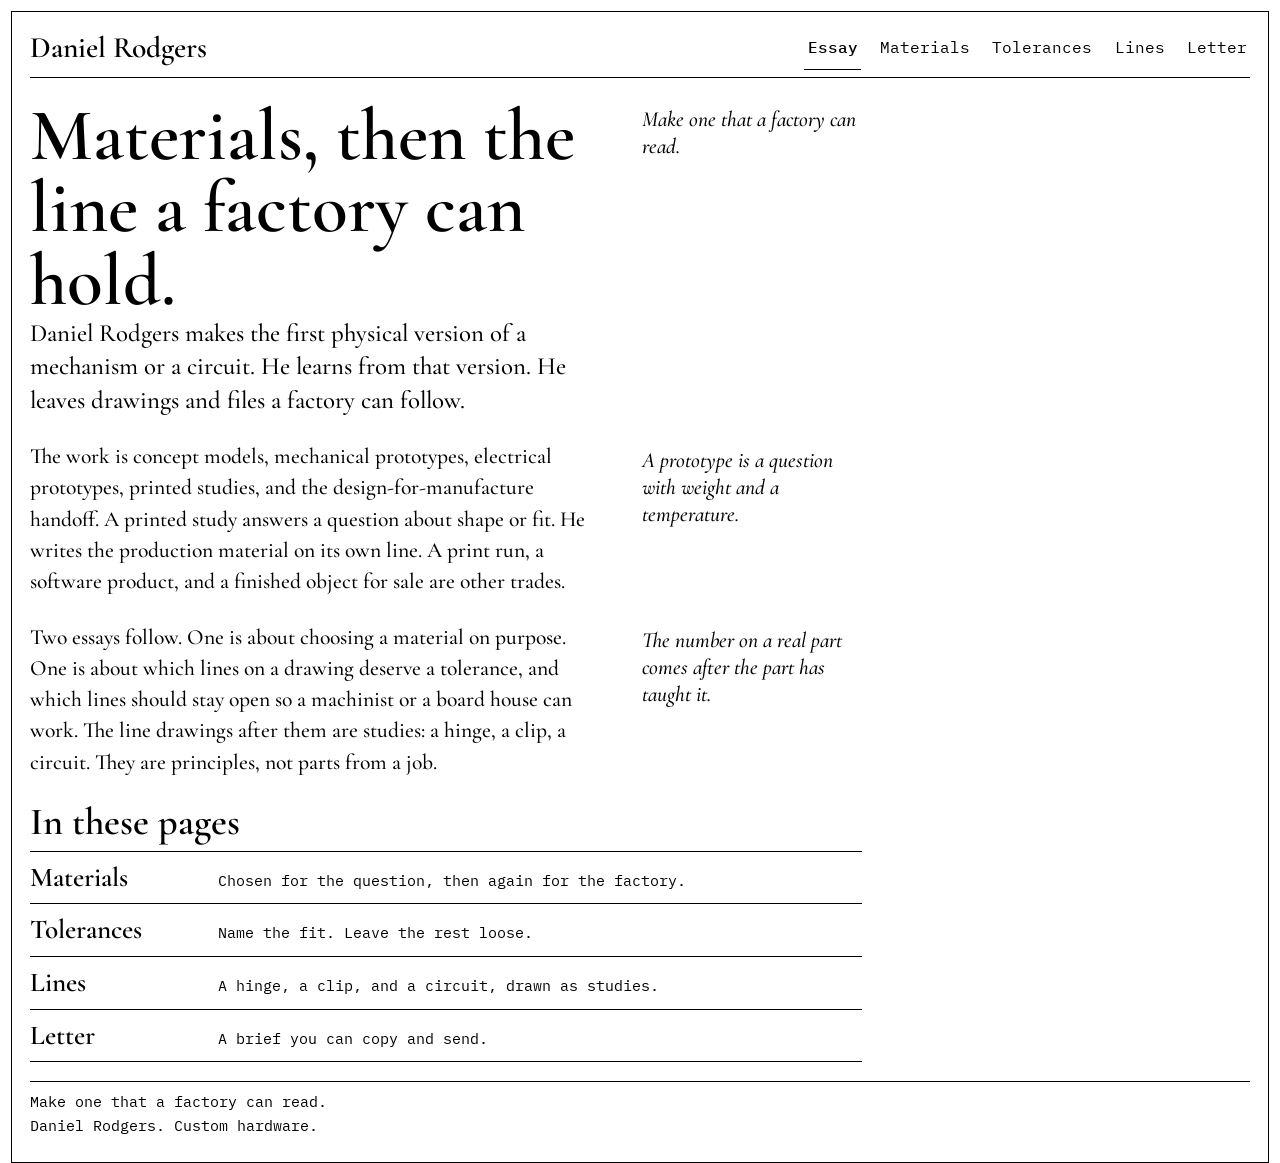
==== commit 9097b65e: "Add the line-drawing folio. An essay on materials and tolerances, with studies in pure line and a le" ====
--- a/index.html
+++ b/index.html
@@ -4,53 +4,73 @@
   <meta charset="utf-8">
   <meta name="viewport" content="width=device-width, initial-scale=1">
   <title>Make one that a factory can read. Daniel Rodgers</title>
-  <meta name="description" content="Daniel Rodgers builds the first physical version of a mechanism or a circuit, then leaves drawings and files a manufacturer can follow.">
-  <meta name="theme-color" content="#141414">
+  <meta name="description" content="Daniel Rodgers makes the first physical version of a mechanism or a circuit, then leaves drawings and files a manufacturer can follow.">
+  <meta name="theme-color" content="#ffffff">
   <link rel="icon" href="favicon.svg" type="image/svg+xml">
-  <link rel="preload" href="fonts/big-shoulders-display-latin-800-normal.woff2" as="font" type="font/woff2" crossorigin>
-  <link rel="stylesheet" href="css/plates.css">
+  <link rel="preload" href="fonts/cormorant-garamond-latin-600-normal.woff2" as="font" type="font/woff2" crossorigin>
+  <link rel="stylesheet" href="css/folio.css">
 </head>
 <body>
-  <a class="skip" href="#plate">Skip to the plate</a>
-  <div class="press">
-    <span class="reg reg-tl" aria-hidden="true"></span>
-    <span class="reg reg-tr" aria-hidden="true"></span>
-    <span class="reg reg-bl" aria-hidden="true"></span>
-    <span class="reg reg-br" aria-hidden="true"></span>
-    <header class="hardware">
-      <p class="who"><a href="index.html">Daniel Rodgers</a></p>
-      <button type="button" class="nav-toggle" data-nav-toggle aria-expanded="false" aria-controls="plate-nav">Plates</button>
-      <nav id="plate-nav" class="nav" data-nav tabindex="-1">
-        <a href="index.html">Poster</a>
-        <a href="studies.html">Studies</a>
-        <a href="questions.html">Questions</a>
-        <a href="separation.html">Separation</a>
-        <a href="ticket.html">Ticket</a>
+  <a class="skip" href="#essay">Skip to the essay</a>
+  <div class="folio">
+    <header class="running">
+      <a class="name" href="index.html">Daniel Rodgers</a>
+      <button type="button" class="nav-toggle" data-nav-toggle aria-expanded="false" aria-controls="contents">Contents</button>
+      <nav id="contents" class="nav" data-nav tabindex="-1">
+        <a href="index.html">Essay</a>
+        <a href="materials.html">Materials</a>
+        <a href="tolerances.html">Tolerances</a>
+        <a href="lines.html">Lines</a>
+        <a href="letter.html">Letter</a>
       </nav>
     </header>
-    <main id="plate" class="poster">
-      <article class="plate plate-c">
-        <p class="film">Cyan plate</p>
-        <h1>Make one that a factory can read.</h1>
-      </article>
-      <article class="plate plate-m">
-        <p class="film">Magenta plate</p>
-        <p class="deck">Daniel Rodgers builds the first physical version of a mechanism or a circuit. He learns from the object in his hand.</p>
-      </article>
-      <article class="plate plate-y">
-        <p class="film">Yellow plate</p>
-        <p class="deck">He leaves drawings and files a manufacturer can follow.</p>
-      </article>
-      <ul class="doors">
-        <li><a href="studies.html"><span>01</span> Studies</a></li>
-        <li><a href="questions.html"><span>02</span> Questions</a></li>
-        <li><a href="separation.html"><span>03</span> Separation</a></li>
-        <li><a href="ticket.html"><span>04</span> Ticket</a></li>
-      </ul>
+    <main id="essay">
+      <div class="note">
+        <div>
+          <h1>Materials, then the line a factory can hold.</h1>
+          <p class="lead">Daniel Rodgers makes the first physical version of a mechanism or a circuit. He learns from that version. He leaves drawings and files a factory can follow.</p>
+        </div>
+        <aside>Make one that a factory can read.</aside>
+      </div>
+      <div class="note">
+        <p>The work is concept models, mechanical prototypes, electrical prototypes, printed studies, and the design-for-manufacture handoff. A printed study answers a question about shape or fit. He writes the production material on its own line. A print run, a software product, and a finished object for sale are other trades.</p>
+        <aside>A prototype is a question with weight and a temperature.</aside>
+      </div>
+      <div class="note">
+        <p>Two essays follow. One is about choosing a material on purpose. One is about which lines on a drawing deserve a tolerance, and which lines should stay open so a machinist or a board house can work. The line drawings after them are studies: a hinge, a clip, a circuit. They are principles, not parts from a job.</p>
+        <aside>The number on a real part comes after the part has taught it.</aside>
+      </div>
+      <h2>In these pages</h2>
+      <ol class="contents">
+        <li>
+          <a href="materials.html">
+            <span class="label">Materials</span>
+            <span class="gloss">Chosen for the question, then again for the factory.</span>
+          </a>
+        </li>
+        <li>
+          <a href="tolerances.html">
+            <span class="label">Tolerances</span>
+            <span class="gloss">Name the fit. Leave the rest loose.</span>
+          </a>
+        </li>
+        <li>
+          <a href="lines.html">
+            <span class="label">Lines</span>
+            <span class="gloss">A hinge, a clip, and a circuit, drawn as studies.</span>
+          </a>
+        </li>
+        <li>
+          <a href="letter.html">
+            <span class="label">Letter</span>
+            <span class="gloss">A brief you can copy and send.</span>
+          </a>
+        </li>
+      </ol>
     </main>
-    <footer class="endplate">
+    <footer class="colophon">
       <p>Make one that a factory can read.</p>
-      <p class="by">Daniel Rodgers. Custom hardware.</p>
+      <p>Daniel Rodgers. Custom hardware.</p>
     </footer>
   </div>
   <script src="js/site.js"></script>
--- a/css/folio.css
+++ b/css/folio.css
@@ -0,0 +1,529 @@
+@font-face {
+  font-family: "Cormorant Garamond";
+  font-style: normal;
+  font-weight: 500;
+  font-display: swap;
+  src: url("../fonts/cormorant-garamond-latin-500-normal.woff2") format("woff2");
+}
+
+@font-face {
+  font-family: "Cormorant Garamond";
+  font-style: normal;
+  font-weight: 600;
+  font-display: swap;
+  src: url("../fonts/cormorant-garamond-latin-600-normal.woff2") format("woff2");
+}
+
+@font-face {
+  font-family: "Cormorant Garamond";
+  font-style: italic;
+  font-weight: 500;
+  font-display: swap;
+  src: url("../fonts/cormorant-garamond-latin-500-italic.woff2") format("woff2");
+}
+
+@font-face {
+  font-family: "Cormorant Garamond";
+  font-style: italic;
+  font-weight: 600;
+  font-display: swap;
+  src: url("../fonts/cormorant-garamond-latin-600-italic.woff2") format("woff2");
+}
+
+@font-face {
+  font-family: "IBM Plex Mono";
+  font-style: normal;
+  font-weight: 400;
+  font-display: swap;
+  src: url("../fonts/ibm-plex-mono-latin-400-normal.woff2") format("woff2");
+}
+
+@font-face {
+  font-family: "IBM Plex Mono";
+  font-style: normal;
+  font-weight: 500;
+  font-display: swap;
+  src: url("../fonts/ibm-plex-mono-latin-500-normal.woff2") format("woff2");
+}
+
+*,
+*::before,
+*::after {
+  box-sizing: border-box;
+}
+
+[hidden] {
+  display: none !important;
+}
+
+html {
+  height: 100%;
+}
+
+body {
+  margin: 0;
+  min-height: 100%;
+  background: #fff;
+  color: #000;
+  font-family: "Cormorant Garamond", Palatino, "Palatino Linotype", Georgia, serif;
+  font-size: 1.35rem;
+  font-weight: 500;
+  line-height: 1.45;
+}
+
+a {
+  color: inherit;
+}
+
+:focus {
+  outline: none;
+}
+
+:focus-visible {
+  outline: 3px solid #000;
+  outline-offset: 3px;
+}
+
+::selection {
+  background: #000;
+  color: #fff;
+}
+
+.skip {
+  position: absolute;
+  left: 0.75rem;
+  top: 0;
+  transform: translateY(-140%);
+  z-index: 5;
+  background: #000;
+  color: #fff;
+  text-decoration: none;
+  min-height: 44px;
+  padding: 0.65rem 0.9rem;
+  font-family: "IBM Plex Mono", ui-monospace, monospace;
+  font-size: 0.95rem;
+  font-weight: 400;
+}
+
+.skip:focus {
+  transform: none;
+  top: 0.75rem;
+}
+
+.folio {
+  margin: 0.7rem;
+  border: 1px solid #000;
+  min-height: calc(100vh - 1.4rem);
+  padding: 0.85rem 1.1rem 1.6rem;
+  display: flex;
+  flex-direction: column;
+}
+
+.running {
+  display: flex;
+  flex-wrap: wrap;
+  align-items: center;
+  justify-content: space-between;
+  gap: 0.25rem 1rem;
+  padding-bottom: 0.45rem;
+  border-bottom: 1px solid #000;
+  margin-bottom: 1.4rem;
+}
+
+.name {
+  display: inline-flex;
+  align-items: center;
+  min-height: 44px;
+  font-weight: 600;
+  font-size: 1.85rem;
+  line-height: 1;
+  text-decoration: none;
+}
+
+.nav-toggle {
+  min-height: 44px;
+  min-width: 44px;
+  padding: 0 0.8rem;
+  border: 1px solid #000;
+  background: #fff;
+  color: #000;
+  font-family: "IBM Plex Mono", ui-monospace, monospace;
+  font-size: 0.95rem;
+  cursor: pointer;
+}
+
+.nav {
+  display: none;
+  flex-direction: column;
+  flex-basis: 100%;
+  margin: 0;
+  padding: 0;
+}
+
+.nav.is-open {
+  display: flex;
+}
+
+.nav a {
+  display: inline-flex;
+  align-items: center;
+  min-height: 44px;
+  padding: 0 0.2rem;
+  text-decoration: none;
+  font-family: "IBM Plex Mono", ui-monospace, monospace;
+  font-size: 0.98rem;
+  font-weight: 400;
+  border-bottom: 1px solid transparent;
+}
+
+.nav a[aria-current="page"] {
+  border-bottom-color: #000;
+  font-weight: 500;
+}
+
+.nav a:hover {
+  border-bottom-color: #000;
+}
+
+@media (min-width: 760px) {
+  .nav-toggle {
+    display: none;
+  }
+
+  .nav,
+  .nav.is-open {
+    display: flex;
+    flex-direction: row;
+    flex-wrap: wrap;
+    flex-basis: auto;
+    gap: 0.2rem 1rem;
+  }
+}
+
+h1,
+h2 {
+  font-weight: 600;
+  line-height: 0.98;
+}
+
+h1 {
+  margin: 0;
+  font-size: clamp(2.7rem, 6vw, 4.6rem);
+  max-width: 14em;
+}
+
+h2 {
+  margin: 1.6rem 0 0.6rem;
+  font-size: clamp(1.8rem, 3vw, 2.5rem);
+  max-width: 22ch;
+}
+
+p {
+  margin: 0;
+  max-width: 62ch;
+}
+
+.note {
+  display: grid;
+  grid-template-columns: minmax(0, 36rem) minmax(10rem, 15rem);
+  column-gap: 2.25rem;
+  align-items: start;
+  margin: 0 0 1.5rem;
+}
+
+.note p + p {
+  margin-top: 0.9rem;
+}
+
+.note aside {
+  margin: 0.35rem 0 0;
+  font-style: italic;
+  font-weight: 500;
+  font-size: 1.35rem;
+  line-height: 1.25;
+  max-width: 22ch;
+}
+
+.lead {
+  font-size: 1.55rem;
+  line-height: 1.35;
+}
+
+.contents {
+  list-style: none;
+  margin: 0.4rem 0 0;
+  padding: 0;
+  border-top: 1px solid #000;
+  max-width: 52rem;
+}
+
+.contents a {
+  display: grid;
+  grid-template-columns: 10.5rem minmax(0, 1fr);
+  gap: 0.75rem 1.25rem;
+  align-items: baseline;
+  min-height: 44px;
+  padding: 0.75rem 0;
+  border-bottom: 1px solid #000;
+  text-decoration: none;
+}
+
+.contents a:hover .label {
+  text-decoration: underline;
+  text-underline-offset: 0.12em;
+}
+
+.label {
+  font-weight: 600;
+  font-size: 1.7rem;
+  line-height: 1;
+}
+
+.gloss {
+  font-family: "IBM Plex Mono", ui-monospace, monospace;
+  font-size: 0.92rem;
+  font-weight: 400;
+  line-height: 1.4;
+}
+
+.figure-block {
+  margin: 0 0 2rem;
+  max-width: 46rem;
+}
+
+.linefig {
+  display: block;
+  width: 100%;
+  height: auto;
+}
+
+.linefig .ink {
+  fill: none;
+  stroke: #000;
+  stroke-width: 1.35;
+}
+
+.linefig .thin {
+  fill: none;
+  stroke: #000;
+  stroke-width: 0.8;
+}
+
+.linefig .dash {
+  fill: none;
+  stroke: #000;
+  stroke-width: 1;
+  stroke-dasharray: 5 3.5;
+}
+
+.linefig text {
+  fill: #000;
+  font-family: "IBM Plex Mono", ui-monospace, monospace;
+  font-size: 15px;
+  font-weight: 400;
+}
+
+figcaption {
+  margin-top: 0.55rem;
+  max-width: 58ch;
+  font-family: "IBM Plex Mono", ui-monospace, monospace;
+  font-size: 0.92rem;
+  font-weight: 400;
+  line-height: 1.45;
+}
+
+.colophon {
+  margin-top: auto;
+  padding-top: 1.2rem;
+}
+
+.colophon p {
+  font-family: "IBM Plex Mono", ui-monospace, monospace;
+  font-size: 0.95rem;
+  font-weight: 400;
+  line-height: 1.4;
+  border-top: 1px solid #000;
+  padding-top: 0.55rem;
+  max-width: none;
+}
+
+.colophon p + p {
+  border-top: 0;
+  padding-top: 0.15rem;
+}
+
+.letter {
+  max-width: 40rem;
+}
+
+.dateline {
+  font-family: "IBM Plex Mono", ui-monospace, monospace;
+  font-size: 0.95rem;
+  margin-bottom: 0.8rem;
+}
+
+.field {
+  display: flex;
+  flex-direction: column;
+  gap: 0.25rem;
+  margin: 0 0 1rem;
+  padding: 0;
+  border: 0;
+  min-width: 0;
+}
+
+.field label,
+.field legend {
+  font-family: "IBM Plex Mono", ui-monospace, monospace;
+  font-size: 0.92rem;
+  font-weight: 400;
+}
+
+.hint {
+  display: block;
+  margin-top: 0.15rem;
+  font-family: "Cormorant Garamond", Georgia, serif;
+  font-style: italic;
+  font-size: 1.15rem;
+  font-weight: 500;
+  max-width: 36ch;
+}
+
+input,
+textarea {
+  width: 100%;
+  min-height: 44px;
+  margin: 0;
+  padding: 0.45rem 0.1rem;
+  border: 0;
+  border-bottom: 1px solid #000;
+  border-radius: 0;
+  background: #fff;
+  color: #000;
+  font: 1.2rem/1.35 "Cormorant Garamond", Georgia, serif;
+  font-weight: 500;
+}
+
+textarea {
+  min-height: 6.2rem;
+  resize: vertical;
+}
+
+.choices label {
+  display: flex;
+  align-items: center;
+  gap: 0.65rem;
+  min-height: 44px;
+  font-family: "Cormorant Garamond", Georgia, serif;
+  font-size: 1.25rem;
+  font-weight: 500;
+}
+
+.choices input {
+  width: 1.2rem;
+  height: 1.2rem;
+  min-height: 0;
+  accent-color: #000;
+  border: 0;
+  padding: 0;
+}
+
+.actions {
+  display: flex;
+  flex-wrap: wrap;
+  gap: 0.75rem 1.25rem;
+  align-items: center;
+  margin-top: 0.4rem;
+}
+
+button,
+.mail-link {
+  display: inline-flex;
+  align-items: center;
+  justify-content: center;
+  min-height: 44px;
+  min-width: 44px;
+  padding: 0.3rem 0.85rem;
+  border: 1px solid #000;
+  background: #000;
+  color: #fff;
+  font-family: "IBM Plex Mono", ui-monospace, monospace;
+  font-size: 0.95rem;
+  font-weight: 400;
+  text-decoration: none;
+  cursor: pointer;
+}
+
+button.quiet {
+  background: #fff;
+  color: #000;
+}
+
+.brief-panel {
+  margin-top: 1.4rem;
+  padding-top: 0.8rem;
+  border-top: 1px solid #000;
+}
+
+.brief-panel h2 {
+  margin-top: 0;
+}
+
+.brief-text {
+  margin: 0 0 0.8rem;
+  white-space: pre-wrap;
+  overflow-wrap: anywhere;
+  font-family: "Cormorant Garamond", Georgia, serif;
+  font-size: 1.3rem;
+  font-weight: 500;
+  line-height: 1.4;
+  max-width: none;
+}
+
+.status {
+  font-family: "IBM Plex Mono", ui-monospace, monospace;
+  font-size: 0.92rem;
+  margin-top: 0.6rem;
+}
+
+.prose-link {
+  display: inline-flex;
+  align-items: center;
+  min-height: 44px;
+  text-underline-offset: 0.14em;
+}
+
+@media (max-width: 800px) {
+  .note {
+    grid-template-columns: 1fr;
+    row-gap: 0.45rem;
+  }
+
+  .note aside {
+    border-top: 1px solid #000;
+    padding-top: 0.35rem;
+    max-width: 62ch;
+  }
+
+  .contents a {
+    grid-template-columns: 1fr;
+    gap: 0.2rem;
+  }
+}
+
+@media (max-width: 380px) {
+  .folio {
+    margin: 0.35rem;
+    padding: 0.7rem 0.7rem 1.2rem;
+  }
+}
+
+@media (prefers-reduced-motion: reduce) {
+  *,
+  *::before,
+  *::after {
+    animation: none !important;
+    transition: none !important;
+    scroll-behavior: auto !important;
+  }
+}
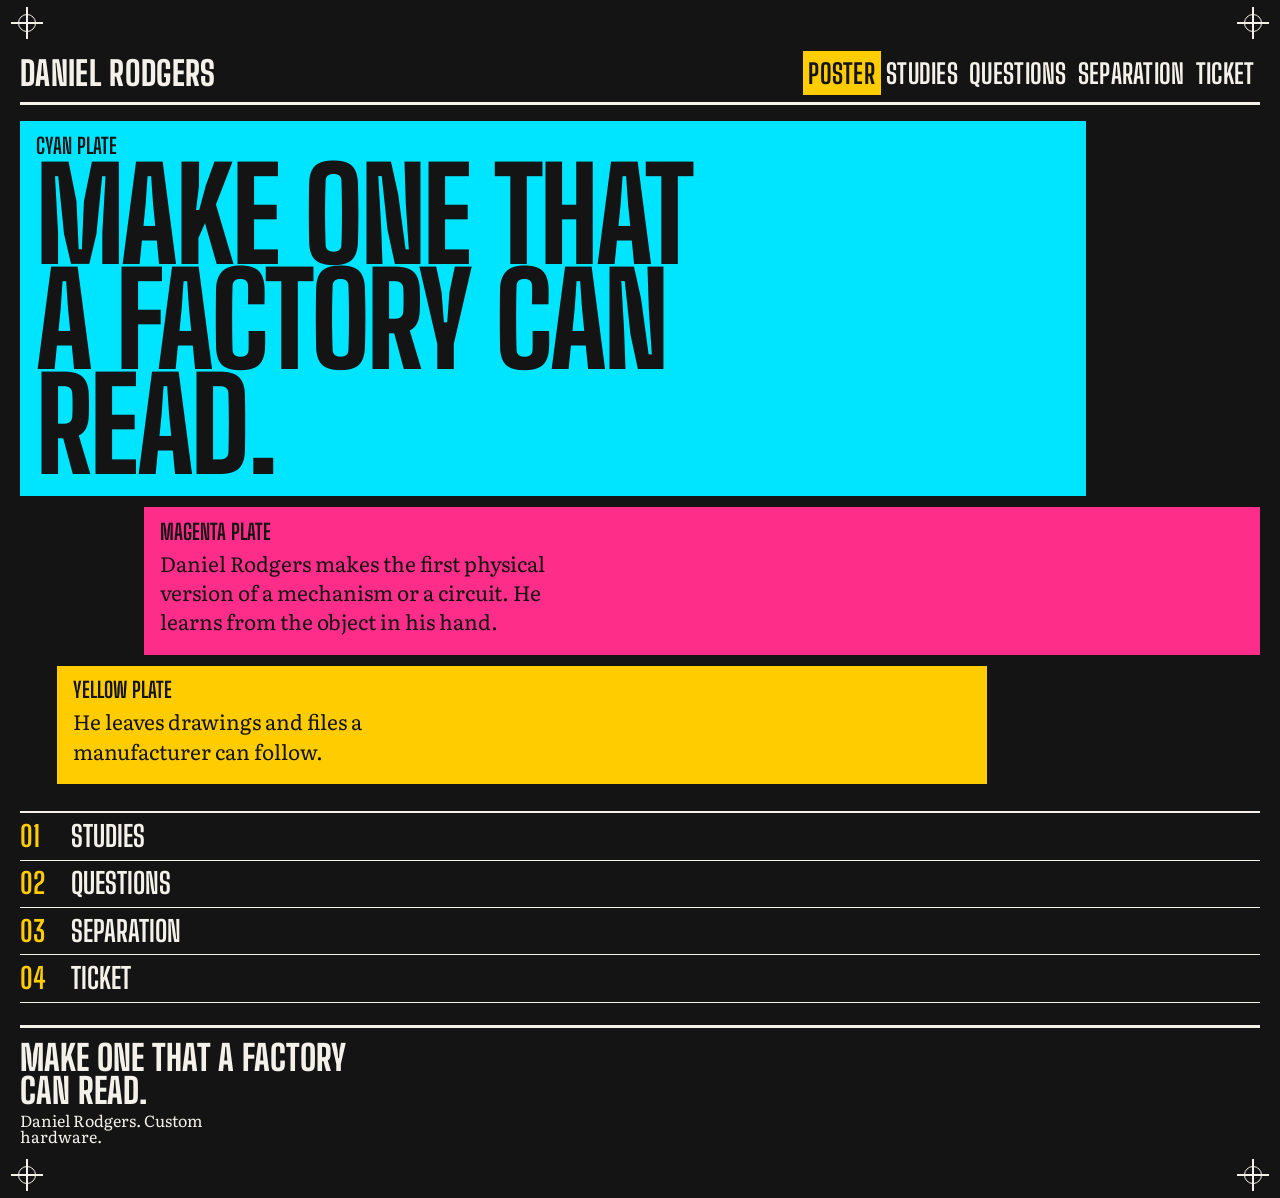
==== commit 50328d38: "Say he makes the first physical version on the poster. The brief uses makes for that sentence. The c" ====
--- a/index.html
+++ b/index.html
@@ -5,72 +5,52 @@
   <meta name="viewport" content="width=device-width, initial-scale=1">
   <title>Make one that a factory can read. Daniel Rodgers</title>
   <meta name="description" content="Daniel Rodgers makes the first physical version of a mechanism or a circuit, then leaves drawings and files a manufacturer can follow.">
-  <meta name="theme-color" content="#ffffff">
+  <meta name="theme-color" content="#141414">
   <link rel="icon" href="favicon.svg" type="image/svg+xml">
-  <link rel="preload" href="fonts/cormorant-garamond-latin-600-normal.woff2" as="font" type="font/woff2" crossorigin>
-  <link rel="stylesheet" href="css/folio.css">
+  <link rel="preload" href="fonts/big-shoulders-display-latin-800-normal.woff2" as="font" type="font/woff2" crossorigin>
+  <link rel="stylesheet" href="css/plates.css">
 </head>
 <body>
-  <a class="skip" href="#essay">Skip to the essay</a>
-  <div class="folio">
-    <header class="running">
-      <a class="name" href="index.html">Daniel Rodgers</a>
-      <button type="button" class="nav-toggle" data-nav-toggle aria-expanded="false" aria-controls="contents">Contents</button>
-      <nav id="contents" class="nav" data-nav tabindex="-1">
-        <a href="index.html">Essay</a>
-        <a href="materials.html">Materials</a>
-        <a href="tolerances.html">Tolerances</a>
-        <a href="lines.html">Lines</a>
-        <a href="letter.html">Letter</a>
+  <a class="skip" href="#plate">Skip to the plate</a>
+  <div class="press">
+    <span class="reg reg-tl" aria-hidden="true"></span>
+    <span class="reg reg-tr" aria-hidden="true"></span>
+    <span class="reg reg-bl" aria-hidden="true"></span>
+    <span class="reg reg-br" aria-hidden="true"></span>
+    <header class="hardware">
+      <p class="who"><a href="index.html">Daniel Rodgers</a></p>
+      <button type="button" class="nav-toggle" data-nav-toggle aria-expanded="false" aria-controls="plate-nav">Plates</button>
+      <nav id="plate-nav" class="nav" data-nav tabindex="-1">
+        <a href="index.html">Poster</a>
+        <a href="studies.html">Studies</a>
+        <a href="questions.html">Questions</a>
+        <a href="separation.html">Separation</a>
+        <a href="ticket.html">Ticket</a>
       </nav>
     </header>
-    <main id="essay">
-      <div class="note">
-        <div>
-          <h1>Materials, then the line a factory can hold.</h1>
-          <p class="lead">Daniel Rodgers makes the first physical version of a mechanism or a circuit. He learns from that version. He leaves drawings and files a factory can follow.</p>
-        </div>
-        <aside>Make one that a factory can read.</aside>
-      </div>
-      <div class="note">
-        <p>The work is concept models, mechanical prototypes, electrical prototypes, printed studies, and the design-for-manufacture handoff. A printed study answers a question about shape or fit. He writes the production material on its own line. A print run, a software product, and a finished object for sale are other trades.</p>
-        <aside>A prototype is a question with weight and a temperature.</aside>
-      </div>
-      <div class="note">
-        <p>Two essays follow. One is about choosing a material on purpose. One is about which lines on a drawing deserve a tolerance, and which lines should stay open so a machinist or a board house can work. The line drawings after them are studies: a hinge, a clip, a circuit. They are principles, not parts from a job.</p>
-        <aside>The number on a real part comes after the part has taught it.</aside>
-      </div>
-      <h2>In these pages</h2>
-      <ol class="contents">
-        <li>
-          <a href="materials.html">
-            <span class="label">Materials</span>
-            <span class="gloss">Chosen for the question, then again for the factory.</span>
-          </a>
-        </li>
-        <li>
-          <a href="tolerances.html">
-            <span class="label">Tolerances</span>
-            <span class="gloss">Name the fit. Leave the rest loose.</span>
-          </a>
-        </li>
-        <li>
-          <a href="lines.html">
-            <span class="label">Lines</span>
-            <span class="gloss">A hinge, a clip, and a circuit, drawn as studies.</span>
-          </a>
-        </li>
-        <li>
-          <a href="letter.html">
-            <span class="label">Letter</span>
-            <span class="gloss">A brief you can copy and send.</span>
-          </a>
-        </li>
-      </ol>
+    <main id="plate" class="poster">
+      <article class="plate plate-c">
+        <p class="film">Cyan plate</p>
+        <h1>Make one that a factory can read.</h1>
+      </article>
+      <article class="plate plate-m">
+        <p class="film">Magenta plate</p>
+        <p class="deck">Daniel Rodgers makes the first physical version of a mechanism or a circuit. He learns from the object in his hand.</p>
+      </article>
+      <article class="plate plate-y">
+        <p class="film">Yellow plate</p>
+        <p class="deck">He leaves drawings and files a manufacturer can follow.</p>
+      </article>
+      <ul class="doors">
+        <li><a href="studies.html"><span>01</span> Studies</a></li>
+        <li><a href="questions.html"><span>02</span> Questions</a></li>
+        <li><a href="separation.html"><span>03</span> Separation</a></li>
+        <li><a href="ticket.html"><span>04</span> Ticket</a></li>
+      </ul>
     </main>
-    <footer class="colophon">
+    <footer class="endplate">
       <p>Make one that a factory can read.</p>
-      <p>Daniel Rodgers. Custom hardware.</p>
+      <p class="by">Daniel Rodgers. Custom hardware.</p>
     </footer>
   </div>
   <script src="js/site.js"></script>
--- a/css/plates.css
+++ b/css/plates.css
@@ -0,0 +1,645 @@
+@font-face {
+  font-family: "Big Shoulders Display";
+  font-style: normal;
+  font-weight: 700;
+  font-display: swap;
+  src: url("../fonts/big-shoulders-display-latin-700-normal.woff2") format("woff2");
+}
+
+@font-face {
+  font-family: "Big Shoulders Display";
+  font-style: normal;
+  font-weight: 800;
+  font-display: swap;
+  src: url("../fonts/big-shoulders-display-latin-800-normal.woff2") format("woff2");
+}
+
+@font-face {
+  font-family: "Literata";
+  font-style: normal;
+  font-weight: 400;
+  font-display: swap;
+  src: url("../fonts/literata-latin-400-normal.woff2") format("woff2");
+}
+
+@font-face {
+  font-family: "Literata";
+  font-style: italic;
+  font-weight: 400;
+  font-display: swap;
+  src: url("../fonts/literata-latin-400-italic.woff2") format("woff2");
+}
+
+@font-face {
+  font-family: "Literata";
+  font-style: normal;
+  font-weight: 700;
+  font-display: swap;
+  src: url("../fonts/literata-latin-700-normal.woff2") format("woff2");
+}
+
+:root {
+  --black: #141414;
+  --paper: #f4f1ea;
+  --cyan: #00e5ff;
+  --magenta: #ff2d8a;
+  --yellow: #ffcc00;
+  --field: #fff4b0;
+}
+
+*,
+*::before,
+*::after {
+  box-sizing: border-box;
+}
+
+[hidden] {
+  display: none !important;
+}
+
+html {
+  height: 100%;
+}
+
+a {
+  color: inherit;
+}
+
+body {
+  margin: 0;
+  min-height: 100%;
+  background: var(--black);
+  color: var(--paper);
+  font-family: "Literata", Georgia, serif;
+  font-size: 1.125rem;
+  line-height: 1.5;
+  font-weight: 400;
+}
+
+:focus {
+  outline: none;
+}
+
+:focus-visible {
+  outline: 3px solid var(--yellow);
+  outline-offset: 3px;
+}
+
+.plate :focus-visible,
+.ticket :focus-visible {
+  outline-color: var(--black);
+}
+
+::selection {
+  background: var(--yellow);
+  color: var(--black);
+}
+
+.skip {
+  position: absolute;
+  left: 0.75rem;
+  top: 0;
+  transform: translateY(-140%);
+  z-index: 5;
+  background: var(--yellow);
+  color: var(--black);
+  text-decoration: none;
+  min-height: 44px;
+  padding: 0.7rem 1rem;
+  font-family: "Big Shoulders Display", Impact, sans-serif;
+  font-weight: 800;
+  font-size: 1.3rem;
+  letter-spacing: 0.01em;
+}
+
+.skip:focus {
+  transform: none;
+  top: 0.75rem;
+}
+
+.press {
+  position: relative;
+  min-height: 100vh;
+  padding: 3.2rem 1.25rem 3.4rem;
+}
+
+.reg {
+  position: absolute;
+  width: 18px;
+  height: 18px;
+  border: 1.5px solid var(--paper);
+  border-radius: 50%;
+  color: var(--paper);
+}
+
+.reg::before,
+.reg::after {
+  content: "";
+  position: absolute;
+  background: currentColor;
+}
+
+.reg::before {
+  left: -8px;
+  right: -8px;
+  top: 50%;
+  height: 1.5px;
+  margin-top: -0.75px;
+}
+
+.reg::after {
+  top: -8px;
+  bottom: -8px;
+  left: 50%;
+  width: 1.5px;
+  margin-left: -0.75px;
+}
+
+.reg-tl { top: 14px; left: 18px; }
+.reg-tr { top: 14px; right: 18px; }
+.reg-bl { bottom: 14px; left: 18px; }
+.reg-br { bottom: 14px; right: 18px; }
+
+.hardware {
+  display: flex;
+  flex-wrap: wrap;
+  align-items: center;
+  justify-content: space-between;
+  gap: 0.35rem 0.75rem;
+  margin: 0 0 1rem;
+  padding-bottom: 0.45rem;
+  border-bottom: 3px solid var(--paper);
+}
+
+.who {
+  margin: 0;
+}
+
+.who a {
+  display: inline-flex;
+  align-items: center;
+  min-height: 44px;
+  color: var(--paper);
+  text-decoration: none;
+  font-family: "Big Shoulders Display", Impact, sans-serif;
+  font-weight: 800;
+  font-size: 2.1rem;
+  line-height: 0.9;
+  letter-spacing: 0.01em;
+  text-transform: uppercase;
+}
+
+.nav-toggle {
+  min-height: 44px;
+  min-width: 44px;
+  padding: 0 0.9rem;
+  border: 0;
+  background: var(--yellow);
+  color: var(--black);
+  font-family: "Big Shoulders Display", Impact, sans-serif;
+  font-weight: 800;
+  font-size: 1.35rem;
+  letter-spacing: 0.02em;
+  text-transform: uppercase;
+  cursor: pointer;
+}
+
+.nav {
+  display: none;
+  flex-direction: column;
+  flex-basis: 100%;
+  margin: 0;
+  padding: 0;
+}
+
+.nav.is-open {
+  display: flex;
+}
+
+.nav a {
+  display: inline-flex;
+  align-items: center;
+  min-height: 44px;
+  padding: 0 0.35rem;
+  color: var(--paper);
+  text-decoration: none;
+  font-family: "Big Shoulders Display", Impact, sans-serif;
+  font-weight: 700;
+  font-size: 1.7rem;
+  line-height: 1;
+  letter-spacing: 0.01em;
+  text-transform: uppercase;
+}
+
+.nav a[aria-current="page"] {
+  background: var(--yellow);
+  color: var(--black);
+}
+
+.nav a:hover {
+  text-decoration: underline;
+  text-underline-offset: 0.12em;
+}
+
+.nav a[aria-current="page"]:hover {
+  text-decoration: none;
+}
+
+@media (min-width: 800px) {
+  .nav-toggle {
+    display: none;
+  }
+
+  .nav,
+  .nav.is-open {
+    display: flex;
+    flex-direction: row;
+    flex-wrap: wrap;
+    flex-basis: auto;
+    justify-content: flex-end;
+  }
+}
+
+.poster {
+  display: flex;
+  flex-direction: column;
+  gap: 0.7rem;
+}
+
+.plate {
+  color: var(--black);
+  padding: 0.9rem 1rem 1.15rem;
+  min-width: 0;
+}
+
+.plate-c { background: var(--cyan); margin-right: 14%; }
+.plate-m { background: var(--magenta); margin-left: 10%; }
+.plate-y { background: var(--yellow); margin-left: 3%; margin-right: 22%; }
+.plate-full { margin: 0; }
+
+.film {
+  margin: 0 0 0.35rem;
+  font-family: "Big Shoulders Display", Impact, sans-serif;
+  font-weight: 700;
+  font-size: 1.35rem;
+  line-height: 1;
+  text-transform: uppercase;
+}
+
+h1,
+h2,
+.band,
+.endplate strong {
+  font-family: "Big Shoulders Display", Impact, sans-serif;
+  font-weight: 800;
+  letter-spacing: -0.02em;
+  line-height: 0.82;
+  text-transform: uppercase;
+}
+
+h1 {
+  margin: 0;
+  font-size: clamp(3.6rem, 11vw, 8rem);
+  max-width: 12ch;
+}
+
+.deck {
+  margin: 0;
+  max-width: 34ch;
+  font-size: 1.3rem;
+  line-height: 1.4;
+}
+
+.on-black {
+  padding: 0.2rem 0 1.1rem;
+  max-width: 40rem;
+}
+
+.on-black h1 {
+  color: var(--paper);
+  max-width: 14ch;
+  margin-bottom: 0.8rem;
+}
+
+.on-black p,
+.endplate p,
+.doors a {
+  color: var(--paper);
+}
+
+p {
+  margin: 0 0 0.9rem;
+  max-width: 62ch;
+}
+
+.stack {
+  display: flex;
+  flex-direction: column;
+  gap: 0.8rem;
+}
+
+.stack h2 {
+  margin: 0 0 0.45rem;
+  font-size: clamp(2.6rem, 7vw, 4.6rem);
+  max-width: 16ch;
+}
+
+.study {
+  display: block;
+  width: 100%;
+  height: auto;
+  margin: 0.3rem 0 0.6rem;
+}
+
+.study .inkline {
+  fill: none;
+  stroke: var(--black);
+  stroke-width: 6;
+  stroke-linejoin: miter;
+}
+
+.study .pin {
+  fill: var(--black);
+  stroke: none;
+}
+
+.study text {
+  fill: var(--black);
+  font-family: "Big Shoulders Display", Impact, sans-serif;
+  font-size: 28px;
+  font-weight: 700;
+  letter-spacing: 0.01em;
+}
+
+.caption {
+  margin: 0;
+  max-width: 46ch;
+  font-size: 1.05rem;
+  font-style: italic;
+}
+
+.asks {
+  list-style: none;
+  margin: 0;
+  padding: 0;
+  display: flex;
+  flex-direction: column;
+  gap: 0.7rem;
+}
+
+.asks h2 {
+  margin: 0 0 0.45rem;
+  font-size: clamp(2.4rem, 6vw, 4rem);
+}
+
+.doors {
+  list-style: none;
+  margin: 1rem 0 0;
+  padding: 0;
+  border-top: 2px solid var(--paper);
+}
+
+.doors a {
+  display: flex;
+  align-items: center;
+  min-height: 44px;
+  padding: 0.55rem 0;
+  border-bottom: 1px solid var(--paper);
+  color: var(--paper);
+  text-decoration: none;
+  font-family: "Big Shoulders Display", Impact, sans-serif;
+  font-weight: 700;
+  font-size: 1.8rem;
+  line-height: 1;
+  text-transform: uppercase;
+}
+
+.doors a span {
+  display: inline-block;
+  min-width: 3.2rem;
+  color: var(--yellow);
+}
+
+.doors a:hover {
+  background: var(--yellow);
+  color: var(--black);
+}
+
+.doors a:hover span {
+  color: var(--black);
+}
+
+.endplate {
+  margin-top: 1.4rem;
+  padding-top: 0.8rem;
+  border-top: 3px solid var(--paper);
+}
+
+.endplate p {
+  margin: 0;
+  font-family: "Big Shoulders Display", Impact, sans-serif;
+  font-weight: 800;
+  font-size: clamp(1.6rem, 3vw, 2.2rem);
+  line-height: 0.95;
+  text-transform: uppercase;
+  max-width: 22ch;
+}
+
+.endplate .by {
+  margin-top: 0.35rem;
+  font-family: "Literata", Georgia, serif;
+  font-weight: 400;
+  font-size: 1rem;
+  text-transform: none;
+  letter-spacing: 0;
+}
+
+.endplate a,
+.plate a {
+  display: inline-flex;
+  align-items: center;
+  min-height: 44px;
+  text-underline-offset: 0.14em;
+}
+
+.endplate a {
+  color: var(--yellow);
+  font-family: "Big Shoulders Display", Impact, sans-serif;
+  font-weight: 700;
+  font-size: 1.45rem;
+  text-transform: uppercase;
+}
+
+.ticket {
+  background: var(--yellow);
+  color: var(--black);
+  padding: 1rem 1rem 1.2rem;
+  margin-right: 8%;
+}
+
+.ticket h1 {
+  margin-bottom: 0.4rem;
+}
+
+.ticket .deck {
+  margin-bottom: 0.8rem;
+}
+
+.field {
+  display: flex;
+  flex-direction: column;
+  gap: 0.3rem;
+  margin: 0 0 0.85rem;
+  padding: 0;
+  border: 0;
+  min-width: 0;
+}
+
+.field label,
+.field legend {
+  font-family: "Big Shoulders Display", Impact, sans-serif;
+  font-weight: 700;
+  font-size: 1.45rem;
+  line-height: 1;
+  text-transform: uppercase;
+}
+
+.hint {
+  display: block;
+  margin-top: 0.2rem;
+  font-family: "Literata", Georgia, serif;
+  font-weight: 400;
+  font-size: 0.98rem;
+  line-height: 1.35;
+  text-transform: none;
+  max-width: 42ch;
+}
+
+input,
+textarea {
+  width: 100%;
+  min-height: 44px;
+  margin: 0;
+  padding: 0.55rem 0.65rem;
+  border: 0;
+  border-bottom: 3px solid var(--black);
+  border-radius: 0;
+  background: var(--field);
+  color: var(--black);
+  font: 1.05rem/1.4 "Literata", Georgia, serif;
+}
+
+textarea {
+  min-height: 6.5rem;
+  resize: vertical;
+}
+
+.choices label {
+  display: flex;
+  align-items: center;
+  gap: 0.7rem;
+  min-height: 44px;
+  font-family: "Literata", Georgia, serif;
+  font-weight: 400;
+  font-size: 1.1rem;
+  text-transform: none;
+}
+
+.choices input {
+  width: 1.25rem;
+  height: 1.25rem;
+  min-height: 0;
+  accent-color: var(--black);
+  background: transparent;
+  border: 0;
+  padding: 0;
+}
+
+.actions {
+  display: flex;
+  flex-wrap: wrap;
+  gap: 0.75rem 1rem;
+  align-items: center;
+}
+
+button,
+.mail-link {
+  display: inline-flex;
+  align-items: center;
+  justify-content: center;
+  min-height: 44px;
+  min-width: 44px;
+  padding: 0.35rem 0.9rem;
+  border: 0;
+  background: var(--black);
+  color: var(--yellow);
+  font-family: "Big Shoulders Display", Impact, sans-serif;
+  font-weight: 800;
+  font-size: 1.4rem;
+  letter-spacing: 0.02em;
+  text-transform: uppercase;
+  text-decoration: none;
+  cursor: pointer;
+}
+
+button.quiet {
+  background: transparent;
+  color: var(--black);
+  text-decoration: underline;
+  text-underline-offset: 0.12em;
+  padding-left: 0;
+}
+
+.brief-panel {
+  margin-top: 1rem;
+  padding-top: 0.8rem;
+  border-top: 3px solid var(--black);
+  color: var(--paper);
+  background: var(--black);
+  padding: 0.9rem;
+}
+
+.brief-panel h2 {
+  margin: 0 0 0.5rem;
+  color: var(--yellow);
+  font-size: 2.4rem;
+}
+
+.brief-text {
+  margin: 0 0 0.8rem;
+  white-space: pre-wrap;
+  overflow-wrap: anywhere;
+  font-family: "Literata", Georgia, serif;
+  font-size: 1.05rem;
+  line-height: 1.45;
+  color: var(--paper);
+  max-width: none;
+}
+
+.status {
+  margin: 0.55rem 0 0;
+  color: var(--paper);
+}
+
+.mail-link {
+  background: var(--yellow);
+  color: var(--black);
+}
+
+@media (max-width: 640px) {
+  .plate-c { margin-right: 0.85rem; margin-left: 0; }
+  .plate-m { margin-left: 0.85rem; margin-right: 0; }
+  .plate-y { margin-left: 0.2rem; margin-right: 1.4rem; }
+  .ticket { margin-right: 0.4rem; margin-left: 0; }
+  h1 { max-width: 100%; }
+}
+
+@media (prefers-reduced-motion: reduce) {
+  *,
+  *::before,
+  *::after {
+    animation: none !important;
+    transition: none !important;
+    scroll-behavior: auto !important;
+  }
+}
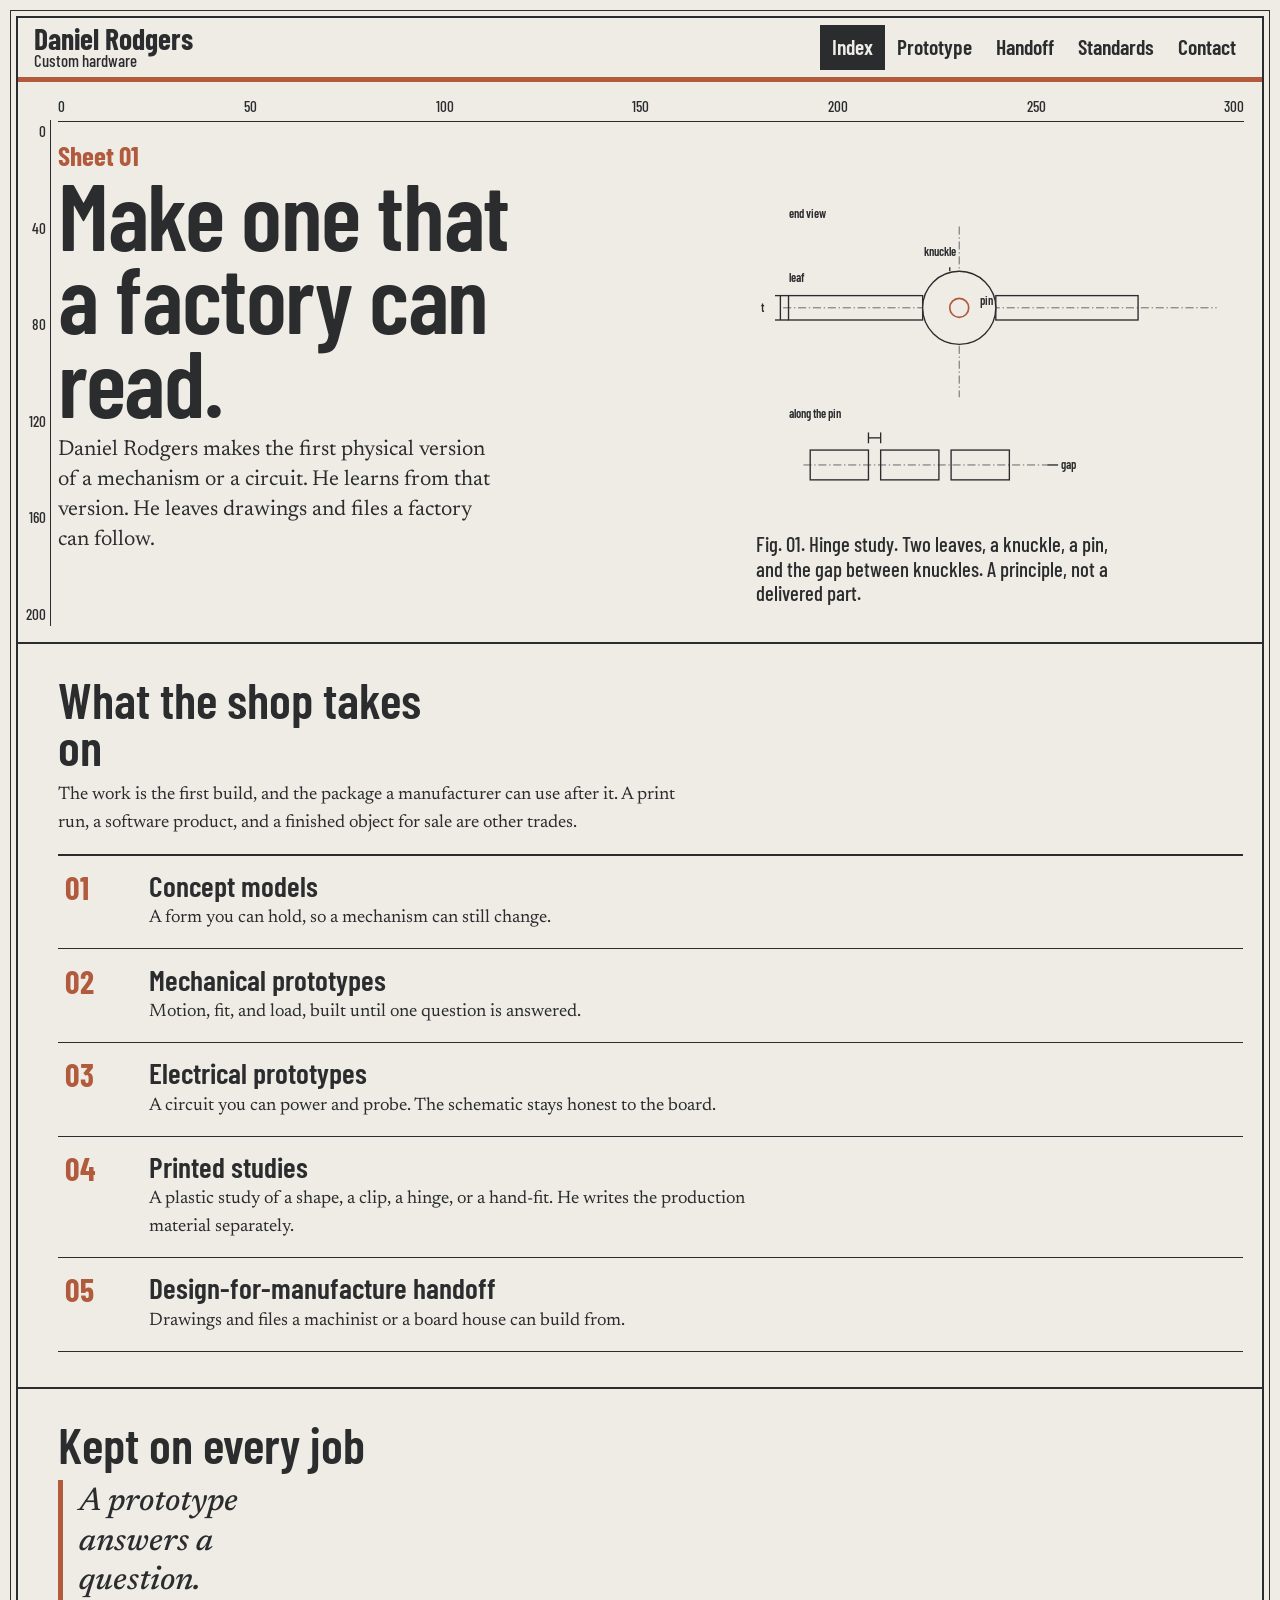
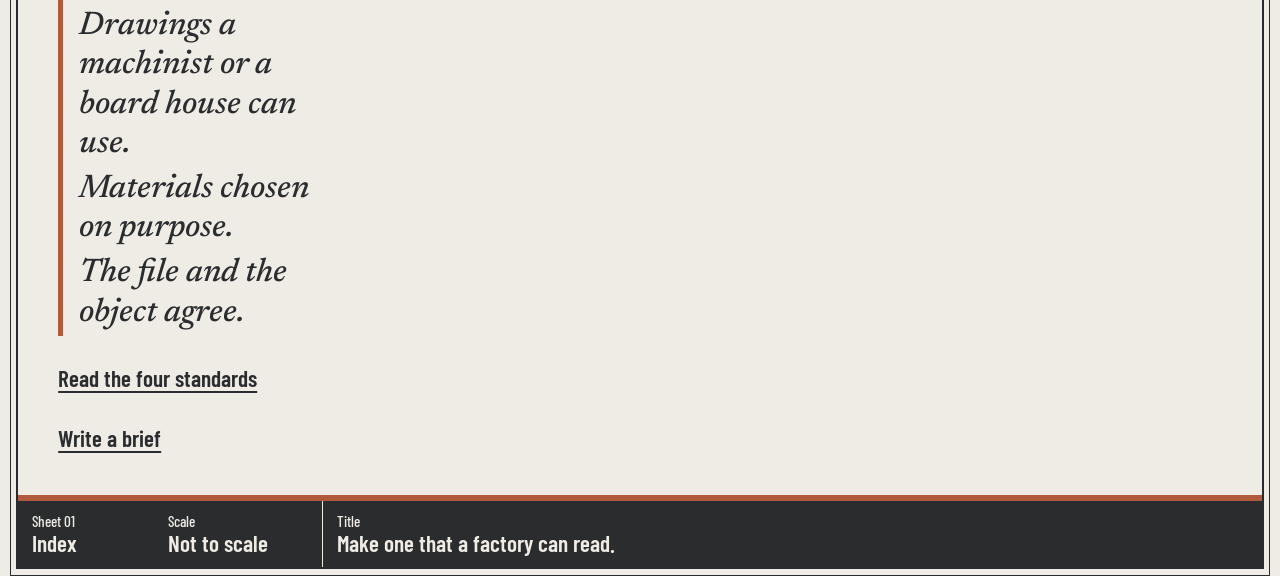
==== commit d2b9f5de: "Publish main, acid, and folio for a stable public host." ====
--- a/index.html
+++ b/index.html
@@ -5,53 +5,142 @@
   <meta name="viewport" content="width=device-width, initial-scale=1">
   <title>Make one that a factory can read. Daniel Rodgers</title>
   <meta name="description" content="Daniel Rodgers makes the first physical version of a mechanism or a circuit, then leaves drawings and files a manufacturer can follow.">
-  <meta name="theme-color" content="#141414">
+  <meta name="theme-color" content="#efece6">
   <link rel="icon" href="favicon.svg" type="image/svg+xml">
-  <link rel="preload" href="fonts/big-shoulders-display-latin-800-normal.woff2" as="font" type="font/woff2" crossorigin>
-  <link rel="stylesheet" href="css/plates.css">
+  <link rel="preload" href="fonts/barlow-condensed-latin-600-normal.woff2" as="font" type="font/woff2" crossorigin>
+  <link rel="stylesheet" href="css/sheet.css">
 </head>
 <body>
-  <a class="skip" href="#plate">Skip to the plate</a>
-  <div class="press">
-    <span class="reg reg-tl" aria-hidden="true"></span>
-    <span class="reg reg-tr" aria-hidden="true"></span>
-    <span class="reg reg-bl" aria-hidden="true"></span>
-    <span class="reg reg-br" aria-hidden="true"></span>
-    <header class="hardware">
-      <p class="who"><a href="index.html">Daniel Rodgers</a></p>
-      <button type="button" class="nav-toggle" data-nav-toggle aria-expanded="false" aria-controls="plate-nav">Plates</button>
-      <nav id="plate-nav" class="nav" data-nav tabindex="-1">
-        <a href="index.html">Poster</a>
-        <a href="studies.html">Studies</a>
-        <a href="questions.html">Questions</a>
-        <a href="separation.html">Separation</a>
-        <a href="ticket.html">Ticket</a>
-      </nav>
-    </header>
-    <main id="plate" class="poster">
-      <article class="plate plate-c">
-        <p class="film">Cyan plate</p>
-        <h1>Make one that a factory can read.</h1>
-      </article>
-      <article class="plate plate-m">
-        <p class="film">Magenta plate</p>
-        <p class="deck">Daniel Rodgers makes the first physical version of a mechanism or a circuit. He learns from the object in his hand.</p>
-      </article>
-      <article class="plate plate-y">
-        <p class="film">Yellow plate</p>
-        <p class="deck">He leaves drawings and files a manufacturer can follow.</p>
-      </article>
-      <ul class="doors">
-        <li><a href="studies.html"><span>01</span> Studies</a></li>
-        <li><a href="questions.html"><span>02</span> Questions</a></li>
-        <li><a href="separation.html"><span>03</span> Separation</a></li>
-        <li><a href="ticket.html"><span>04</span> Ticket</a></li>
-      </ul>
-    </main>
-    <footer class="endplate">
-      <p>Make one that a factory can read.</p>
-      <p class="by">Daniel Rodgers. Custom hardware.</p>
-    </footer>
+  <a class="skip" href="#content">Skip to content</a>
+  <div class="sheet">
+    <div class="sheet-inner">
+      <header class="mast">
+        <a class="shop" href="index.html">
+          <span class="shop-name">Daniel Rodgers</span>
+          <span class="shop-trade">Custom hardware</span>
+        </a>
+        <button type="button" class="nav-toggle" data-nav-toggle aria-expanded="false" aria-controls="sheet-nav">Sheets</button>
+        <nav id="sheet-nav" class="nav" data-nav tabindex="-1">
+          <a href="index.html">Index</a>
+          <a href="prototype.html">Prototype</a>
+          <a href="handoff.html">Handoff</a>
+          <a href="standards.html">Standards</a>
+          <a href="contact.html">Contact</a>
+        </nav>
+      </header>
+      <main id="content">
+        <div class="hero">
+          <div class="axis-x" aria-hidden="true">
+            <span>0</span><span>50</span><span>100</span><span>150</span><span>200</span><span>250</span><span>300</span>
+          </div>
+          <div class="axis-y" aria-hidden="true">
+            <span>0</span><span>40</span><span>80</span><span>120</span><span>160</span><span>200</span>
+          </div>
+          <div class="hero-copy">
+            <p class="fig-kicker">Sheet 01</p>
+            <h1>Make one that a factory can read.</h1>
+            <p class="lede">Daniel Rodgers makes the first physical version of a mechanism or a circuit. He learns from that version. He leaves drawings and files a factory can follow.</p>
+          </div>
+          <figure class="hero-fig">
+            <svg class="svg-study" viewBox="0 0 720 480" aria-hidden="true" focusable="false">
+              <text x="48" y="36">end view</text>
+              <line class="center" x1="40" y1="168" x2="680" y2="168"/>
+              <line class="center" x1="300" y1="48" x2="300" y2="300"/>
+              <rect class="line" x="48" y="150" width="198" height="36"/>
+              <rect class="line" x="354" y="150" width="210" height="36"/>
+              <circle class="mask" cx="300" cy="168" r="54"/>
+              <circle class="pin" cx="300" cy="168" r="14"/>
+              <line class="line" x1="36" y1="150" x2="36" y2="186"/>
+              <line class="line" x1="28" y1="150" x2="48" y2="150"/>
+              <line class="line" x1="28" y1="186" x2="48" y2="186"/>
+              <text x="8" y="174">t</text>
+              <text x="48" y="130">leaf</text>
+              <text x="248" y="92">knuckle</text>
+              <line class="line" x1="286" y1="108" x2="286" y2="114"/>
+              <text x="330" y="164">pin</text>
+              <text x="48" y="330">along the pin</text>
+              <line class="center" x1="70" y1="400" x2="430" y2="400"/>
+              <rect class="line" x="80" y="378" width="86" height="44"/>
+              <rect class="line" x="184" y="378" width="86" height="44"/>
+              <rect class="line" x="288" y="378" width="86" height="44"/>
+              <line class="line" x1="166" y1="360" x2="184" y2="360"/>
+              <line class="line" x1="166" y1="352" x2="166" y2="368"/>
+              <line class="line" x1="184" y1="352" x2="184" y2="368"/>
+              <text x="450" y="406">gap</text>
+              <line class="line" x1="430" y1="400" x2="446" y2="400"/>
+            </svg>
+            <figcaption>Fig. 01. Hinge study. Two leaves, a knuckle, a pin, and the gap between knuckles. A principle, not a delivered part.</figcaption>
+          </figure>
+        </div>
+        <section class="block" id="work">
+          <h2>What the shop takes on</h2>
+          <p>The work is the first build, and the package a manufacturer can use after it. A print run, a software product, and a finished object for sale are other trades.</p>
+          <ol class="spec-list">
+            <li>
+              <a href="prototype.html#concept">
+                <span class="num">01</span>
+                <span>
+                  <span class="spec-name">Concept models</span>
+                  <span class="spec-text">A form you can hold, so a mechanism can still change.</span>
+                </span>
+              </a>
+            </li>
+            <li>
+              <a href="prototype.html#mechanical">
+                <span class="num">02</span>
+                <span>
+                  <span class="spec-name">Mechanical prototypes</span>
+                  <span class="spec-text">Motion, fit, and load, built until one question is answered.</span>
+                </span>
+              </a>
+            </li>
+            <li>
+              <a href="prototype.html#electrical">
+                <span class="num">03</span>
+                <span>
+                  <span class="spec-name">Electrical prototypes</span>
+                  <span class="spec-text">A circuit you can power and probe. The schematic stays honest to the board.</span>
+                </span>
+              </a>
+            </li>
+            <li>
+              <a href="prototype.html#printed">
+                <span class="num">04</span>
+                <span>
+                  <span class="spec-name">Printed studies</span>
+                  <span class="spec-text">A plastic study of a shape, a clip, a hinge, or a hand-fit. He writes the production material separately.</span>
+                </span>
+              </a>
+            </li>
+            <li>
+              <a href="handoff.html">
+                <span class="num">05</span>
+                <span>
+                  <span class="spec-name">Design-for-manufacture handoff</span>
+                  <span class="spec-text">Drawings and files a machinist or a board house can build from.</span>
+                </span>
+              </a>
+            </li>
+          </ol>
+        </section>
+        <section class="block" id="kept">
+          <h2>Kept on every job</h2>
+          <blockquote>
+            <p>A prototype answers a question.</p>
+            <p>Drawings a machinist or a board house can use.</p>
+            <p>Materials chosen on purpose.</p>
+            <p>The file and the object agree.</p>
+          </blockquote>
+          <p><a class="link-row" href="standards.html">Read the four standards</a></p>
+          <p><a class="link-row" href="contact.html">Write a brief</a></p>
+        </section>
+      </main>
+      <footer class="titleblock">
+        <p class="tb-sheet"><span>Sheet 01</span> Index</p>
+        <p class="tb-scale"><span>Scale</span> Not to scale</p>
+        <p class="tb-title"><span>Title</span> Make one that a factory can read.</p>
+      </footer>
+    </div>
   </div>
   <script src="js/site.js"></script>
 </body>
--- a/css/sheet.css
+++ b/css/sheet.css
@@ -0,0 +1,817 @@
+/* #b15a3c on #efece6 is 4.05:1, so copper stays on rules and type at 24px or larger. */
+
+@font-face {
+  font-family: "Barlow Condensed";
+  font-style: normal;
+  font-weight: 500;
+  font-display: swap;
+  src: url("../fonts/barlow-condensed-latin-500-normal.woff2") format("woff2");
+}
+
+@font-face {
+  font-family: "Barlow Condensed";
+  font-style: normal;
+  font-weight: 600;
+  font-display: swap;
+  src: url("../fonts/barlow-condensed-latin-600-normal.woff2") format("woff2");
+}
+
+@font-face {
+  font-family: "Barlow Condensed";
+  font-style: normal;
+  font-weight: 700;
+  font-display: swap;
+  src: url("../fonts/barlow-condensed-latin-700-normal.woff2") format("woff2");
+}
+
+@font-face {
+  font-family: "Newsreader";
+  font-style: normal;
+  font-weight: 400;
+  font-display: swap;
+  src: url("../fonts/newsreader-latin-400-normal.woff2") format("woff2");
+}
+
+@font-face {
+  font-family: "Newsreader";
+  font-style: normal;
+  font-weight: 600;
+  font-display: swap;
+  src: url("../fonts/newsreader-latin-600-normal.woff2") format("woff2");
+}
+
+@font-face {
+  font-family: "Newsreader";
+  font-style: italic;
+  font-weight: 400 600;
+  font-display: swap;
+  src: url("../fonts/newsreader-latin-500-italic.woff2") format("woff2");
+}
+
+:root {
+  --copper: #b15a3c;
+  --grease: #2a2c2e;
+  --paper: #efece6;
+  --paper-deep: #e4dfd6;
+}
+
+*,
+*::before,
+*::after {
+  box-sizing: border-box;
+}
+
+[hidden] {
+  display: none !important;
+}
+
+html {
+  height: 100%;
+}
+
+body {
+  margin: 0;
+  min-height: 100%;
+  background: var(--paper);
+  color: var(--grease);
+  font-family: "Newsreader", "Iowan Old Style", Palatino, "Palatino Linotype", Georgia, serif;
+  font-size: 1.125rem;
+  line-height: 1.55;
+  font-weight: 400;
+}
+
+:focus {
+  outline: none;
+}
+
+:focus-visible {
+  outline: 3px solid var(--copper);
+  outline-offset: 3px;
+}
+
+.titleblock :focus-visible,
+.nav a[aria-current="page"]:focus-visible {
+  outline-color: var(--paper);
+}
+
+::selection {
+  background: var(--grease);
+  color: var(--paper);
+}
+
+.skip {
+  position: absolute;
+  left: 0.75rem;
+  top: 0;
+  transform: translateY(-140%);
+  z-index: 5;
+  background: var(--grease);
+  color: var(--paper);
+  padding: 0.7rem 1rem;
+  min-height: 44px;
+  text-decoration: none;
+}
+
+.skip:focus {
+  transform: none;
+  top: 0.75rem;
+}
+
+.sheet {
+  margin: 0.6rem;
+  min-height: calc(100vh - 1.2rem);
+  border: 1px solid var(--grease);
+  padding: 0.35rem;
+  display: flex;
+}
+
+.sheet-inner {
+  flex: 1;
+  display: flex;
+  flex-direction: column;
+  border: 2px solid var(--grease);
+  min-width: 0;
+}
+
+.mast {
+  display: flex;
+  flex-wrap: wrap;
+  align-items: stretch;
+  justify-content: space-between;
+  gap: 0.25rem 1rem;
+  padding: 0.4rem 0.85rem 0.45rem 1rem;
+  border-bottom: 5px solid var(--copper);
+}
+
+.shop {
+  display: flex;
+  flex-direction: column;
+  justify-content: center;
+  min-height: 44px;
+  text-decoration: none;
+  color: inherit;
+  font-family: "Barlow Condensed", "Arial Narrow", sans-serif;
+}
+
+.shop-name {
+  font-size: 1.85rem;
+  font-weight: 700;
+  line-height: 0.9;
+}
+
+.shop-trade {
+  font-size: 1.05rem;
+  font-weight: 500;
+  line-height: 1.1;
+}
+
+.nav-toggle {
+  min-height: 44px;
+  min-width: 44px;
+  padding: 0 1rem;
+  border: 0;
+  background: var(--grease);
+  color: var(--paper);
+  font-family: "Barlow Condensed", "Arial Narrow", sans-serif;
+  font-size: 1.25rem;
+  font-weight: 600;
+  cursor: pointer;
+}
+
+.nav {
+  display: none;
+  flex-direction: column;
+  gap: 0;
+  margin: 0;
+  padding: 0;
+  min-width: min(100%, 16rem);
+}
+
+.nav.is-open {
+  display: flex;
+  flex-basis: 100%;
+}
+
+.nav a {
+  display: inline-flex;
+  align-items: center;
+  min-height: 44px;
+  padding: 0.2rem 0.75rem;
+  color: inherit;
+  text-decoration: none;
+  font-family: "Barlow Condensed", "Arial Narrow", sans-serif;
+  font-size: 1.35rem;
+  font-weight: 600;
+  line-height: 1;
+}
+
+.nav a[aria-current="page"] {
+  background: var(--grease);
+  color: var(--paper);
+}
+
+.nav a:hover {
+  background: var(--paper-deep);
+}
+
+.nav a[aria-current="page"]:hover {
+  background: var(--grease);
+  color: var(--paper);
+}
+
+@media (min-width: 760px) {
+  .nav-toggle {
+    display: none;
+  }
+
+  .nav,
+  .nav.is-open {
+    display: flex;
+    flex-direction: row;
+    flex-wrap: wrap;
+    flex-basis: auto;
+    align-items: stretch;
+  }
+}
+
+.hero {
+  position: relative;
+  display: grid;
+  grid-template-columns: minmax(0, 1.15fr) minmax(0, 0.85fr);
+  gap: 1.25rem 3vw;
+  padding: 0.85rem 1.1rem 2.25rem 2.5rem;
+}
+
+.axis-x {
+  grid-column: 1 / -1;
+  display: flex;
+  justify-content: space-between;
+  gap: 0.5rem;
+  border-bottom: 1px solid var(--grease);
+  padding: 0 0 0.15rem;
+  font-family: "Barlow Condensed", "Arial Narrow", sans-serif;
+  font-size: 0.95rem;
+  font-weight: 500;
+}
+
+.axis-y {
+  position: absolute;
+  top: 2.4rem;
+  bottom: 1rem;
+  left: 0.35rem;
+  width: 1.7rem;
+  display: flex;
+  flex-direction: column;
+  justify-content: space-between;
+  align-items: flex-end;
+  padding-right: 0.25rem;
+  border-right: 1px solid var(--grease);
+  font-family: "Barlow Condensed", "Arial Narrow", sans-serif;
+  font-size: 0.95rem;
+  font-weight: 500;
+}
+
+.hero-fig {
+  margin: 3.25rem 0 0;
+  min-width: 0;
+}
+
+h1,
+h2,
+h3,
+.fig-kicker,
+figcaption,
+.spec-name,
+.shop,
+.nav,
+.titleblock,
+button,
+.link-row,
+legend,
+.field-label {
+  font-family: "Barlow Condensed", "Arial Narrow", sans-serif;
+  font-weight: 600;
+}
+
+h1 {
+  margin: 0.15rem 0 0.8rem;
+  font-size: clamp(3.1rem, 7.4vw, 6.4rem);
+  line-height: 0.88;
+  letter-spacing: -0.015em;
+  font-weight: 600;
+  max-width: 11ch;
+}
+
+.page-head h1 {
+  font-size: clamp(2.7rem, 6vw, 4.8rem);
+  max-width: 16ch;
+  line-height: 0.9;
+}
+
+.lede {
+  margin: 0;
+  max-width: 36ch;
+  font-size: 1.35rem;
+  line-height: 1.4;
+}
+
+.fig-kicker {
+  margin: 0;
+  color: var(--copper);
+  font-size: 1.7rem;
+  font-weight: 700;
+  line-height: 1;
+}
+
+.block {
+  padding: 2rem 1.15rem 2.2rem 2.5rem;
+  border-top: 2px solid var(--grease);
+}
+
+h2 {
+  margin: 0 0 0.8rem;
+  font-size: clamp(2rem, 4vw, 3.15rem);
+  line-height: 0.92;
+  max-width: 18ch;
+}
+
+h3 {
+  margin: 0 0 0.4rem;
+  font-size: 1.8rem;
+  line-height: 1;
+}
+
+p {
+  margin: 0 0 1rem;
+  max-width: 64ch;
+}
+
+p:last-child {
+  margin-bottom: 0;
+}
+
+strong {
+  font-weight: 600;
+}
+
+blockquote {
+  margin: 0.5rem 0 1.25rem;
+  padding: 0.2rem 0 0.2rem 1rem;
+  border-left: 5px solid var(--copper);
+  max-width: 28ch;
+}
+
+blockquote p {
+  margin: 0 0 0.35rem;
+  font-size: clamp(1.55rem, 2.6vw, 2.05rem);
+  line-height: 1.2;
+  font-style: italic;
+  max-width: 28ch;
+}
+
+.spec-list {
+  list-style: none;
+  margin: 0.5rem 0 0;
+  padding: 0;
+  border-top: 2px solid var(--grease);
+}
+
+.spec-list a {
+  display: grid;
+  grid-template-columns: 4.25rem minmax(0, 1fr);
+  gap: 0.75rem 1rem;
+  align-items: start;
+  padding: 0.95rem 0.4rem;
+  min-height: 44px;
+  color: inherit;
+  text-decoration: none;
+  border-bottom: 1px solid var(--grease);
+}
+
+.spec-list a:hover,
+.spec-list a:focus-visible {
+  background: var(--paper-deep);
+}
+
+.num {
+  font-family: "Barlow Condensed", "Arial Narrow", sans-serif;
+  font-weight: 700;
+  font-size: 2rem;
+  line-height: 1;
+  color: var(--copper);
+}
+
+.spec-name {
+  display: block;
+  font-size: 1.85rem;
+  line-height: 1;
+}
+
+.spec-text {
+  display: block;
+  margin-top: 0.3rem;
+  max-width: 62ch;
+}
+
+.link-row {
+  display: inline-flex;
+  align-items: center;
+  min-height: 44px;
+  min-width: 44px;
+  color: inherit;
+  font-size: 1.45rem;
+  line-height: 1;
+  text-underline-offset: 0.16em;
+}
+
+.prose a:not(.link-row) {
+  color: inherit;
+  text-underline-offset: 0.15em;
+}
+
+.split {
+  display: grid;
+  grid-template-columns: minmax(0, 1.15fr) minmax(0, 0.85fr);
+  gap: 1.5rem 3vw;
+  align-items: start;
+}
+
+.split .text {
+  min-width: 0;
+}
+
+.split figure {
+  margin: 2.75rem 0 0;
+  min-width: 0;
+}
+
+figure {
+  margin: 0;
+}
+
+.svg-study {
+  display: block;
+  width: 100%;
+  height: auto;
+}
+
+.svg-study .line,
+.svg-study .mask,
+.svg-study .ghost,
+.svg-study .center,
+.svg-study .pin {
+  fill: none;
+  stroke: var(--grease);
+}
+
+.svg-study .line,
+.svg-study .mask {
+  stroke-width: 2;
+}
+
+.svg-study .mask {
+  fill: var(--paper);
+}
+
+.svg-study .ghost {
+  stroke-width: 1.5;
+  stroke-dasharray: 6 4;
+}
+
+.svg-study .center {
+  stroke-width: 1;
+  stroke-dasharray: 12 4 2 4;
+}
+
+.svg-study .pin {
+  stroke: var(--copper);
+  stroke-width: 2.5;
+}
+
+.svg-study text {
+  fill: var(--grease);
+  font-family: "Barlow Condensed", "Arial Narrow", sans-serif;
+  font-size: 18px;
+  font-weight: 600;
+}
+
+figcaption {
+  margin-top: 0.75rem;
+  max-width: 42ch;
+  font-size: 1.3rem;
+  font-weight: 500;
+  line-height: 1.2;
+}
+
+.page-head {
+  padding: 1.4rem 1.15rem 0.4rem 2.5rem;
+}
+
+.stack {
+  display: flex;
+  flex-direction: column;
+  gap: 1.75rem;
+}
+
+.stack + .stack,
+.text + .text {
+  margin-top: 0;
+}
+
+.rule-list {
+  list-style: none;
+  margin: 0;
+  padding: 0;
+  border-top: 2px solid var(--grease);
+}
+
+.rule-list li {
+  padding: 1.2rem 0 1.3rem;
+  border-bottom: 1px solid var(--grease);
+}
+
+.rule-list h2 {
+  margin-bottom: 0.55rem;
+}
+
+.follow {
+  margin-top: 1.25rem;
+}
+
+.brief-form {
+  max-width: 54rem;
+}
+
+fieldset {
+  border: 0;
+  margin: 0;
+  padding: 0;
+  min-width: 0;
+}
+
+.field {
+  display: grid;
+  grid-template-columns: minmax(9rem, 16rem) minmax(0, 1fr);
+  gap: 0.5rem 1.25rem;
+  align-items: start;
+  padding: 0.85rem 0;
+  border-top: 1px solid var(--grease);
+  margin: 0;
+  min-width: 0;
+}
+
+.field-label,
+legend {
+  font-size: 1.4rem;
+  line-height: 1.1;
+  padding-top: 0.65rem;
+  font-weight: 600;
+}
+
+.hint {
+  display: block;
+  margin-top: 0.25rem;
+  font-family: "Newsreader", Georgia, serif;
+  font-size: 1rem;
+  font-weight: 400;
+  line-height: 1.35;
+  max-width: 28ch;
+}
+
+input,
+textarea {
+  width: 100%;
+  min-height: 44px;
+  margin: 0;
+  padding: 0.65rem 0.7rem;
+  border: 0;
+  border-bottom: 2px solid var(--grease);
+  border-radius: 0;
+  background: var(--paper-deep);
+  color: var(--grease);
+  font: 1.05rem/1.4 "Newsreader", Georgia, serif;
+}
+
+textarea {
+  min-height: 6.5rem;
+  resize: vertical;
+}
+
+.choices {
+  display: flex;
+  flex-direction: column;
+  padding-top: 0.2rem;
+}
+
+.choices label {
+  display: flex;
+  align-items: center;
+  gap: 0.7rem;
+  min-height: 44px;
+  font-family: "Newsreader", Georgia, serif;
+  font-size: 1.15rem;
+  font-weight: 400;
+}
+
+.choices input {
+  width: 1.25rem;
+  height: 1.25rem;
+  min-height: 0;
+  accent-color: var(--grease);
+  border: 0;
+}
+
+.actions {
+  display: flex;
+  flex-wrap: wrap;
+  gap: 0.75rem;
+  align-items: center;
+  padding: 1rem 0 0.25rem;
+}
+
+button,
+.mail-link {
+  display: inline-flex;
+  align-items: center;
+  justify-content: center;
+  min-height: 44px;
+  min-width: 44px;
+  padding: 0.4rem 1.1rem;
+  border: 0;
+  background: var(--grease);
+  color: var(--paper);
+  font-family: "Barlow Condensed", "Arial Narrow", sans-serif;
+  font-size: 1.35rem;
+  font-weight: 600;
+  line-height: 1;
+  text-decoration: none;
+  cursor: pointer;
+}
+
+button.quiet {
+  background: transparent;
+  color: var(--grease);
+  text-decoration: underline;
+  text-underline-offset: 0.16em;
+  padding-left: 0;
+  padding-right: 0.4rem;
+}
+
+.brief-panel {
+  margin-top: 1.25rem;
+  padding-top: 1rem;
+  border-top: 2px solid var(--grease);
+}
+
+.brief-panel h2 {
+  font-size: 2rem;
+}
+
+.brief-text {
+  margin: 0 0 1rem;
+  padding: 1rem;
+  max-width: none;
+  white-space: pre-wrap;
+  overflow-wrap: anywhere;
+  background: var(--paper-deep);
+  font-family: "Barlow Condensed", "Arial Narrow", sans-serif;
+  font-size: 1.3rem;
+  font-weight: 500;
+  line-height: 1.3;
+}
+
+.status {
+  min-height: 1.4rem;
+  margin: 0.6rem 0 0;
+}
+
+.titleblock {
+  margin-top: auto;
+  display: grid;
+  grid-template-columns: 8.5rem 10.5rem minmax(0, 1fr);
+  background: var(--grease);
+  color: var(--paper);
+  border-top: 6px solid var(--copper);
+}
+
+.titleblock p {
+  margin: 0;
+  max-width: none;
+  padding: 0.7rem 0.85rem 0.8rem;
+  font-family: "Barlow Condensed", "Arial Narrow", sans-serif;
+  font-weight: 600;
+  font-size: 1.45rem;
+  line-height: 0.95;
+}
+
+.titleblock span {
+  display: block;
+  margin-bottom: 0.2rem;
+  font-weight: 500;
+  font-size: 0.95rem;
+  line-height: 1.1;
+}
+
+.tb-title {
+  border-left: 1px solid var(--paper);
+}
+
+.noscript {
+  margin: 0 0 1rem;
+}
+
+@media (max-width: 800px) {
+  .hero,
+  .split {
+    grid-template-columns: 1fr;
+  }
+
+  .hero-fig,
+  .split figure {
+    margin-top: 0.25rem;
+  }
+
+  .block,
+  .page-head,
+  .hero {
+    padding-left: 1rem;
+    padding-right: 1rem;
+  }
+
+  .hero {
+    padding-left: 2.15rem;
+  }
+
+  .field {
+    grid-template-columns: 1fr;
+    gap: 0.2rem;
+  }
+
+  .field-label,
+  legend {
+    padding-top: 0;
+  }
+
+  .hint {
+    max-width: 62ch;
+  }
+}
+
+@media (max-width: 640px) {
+  .titleblock {
+    grid-template-columns: 1fr 1fr;
+  }
+
+  .tb-title {
+    grid-column: 1 / -1;
+    border-left: 0;
+    border-top: 1px solid var(--paper);
+  }
+
+  h1 {
+    max-width: 14ch;
+  }
+}
+
+@media (max-width: 380px) {
+  .sheet {
+    margin: 0.3rem;
+    min-height: calc(100vh - 0.6rem);
+  }
+
+  .spec-list a {
+    grid-template-columns: 3rem minmax(0, 1fr);
+  }
+}
+
+@media (prefers-reduced-motion: reduce) {
+  *,
+  *::before,
+  *::after {
+    animation: none !important;
+    transition: none !important;
+    scroll-behavior: auto !important;
+  }
+}
+
+@media print {
+  .nav-toggle {
+    display: none;
+  }
+
+  .nav,
+  .nav.is-open {
+    display: flex !important;
+    flex-direction: row;
+    flex-wrap: wrap;
+  }
+
+  .sheet {
+    margin: 0;
+    min-height: 0;
+  }
+}
+
+:target {
+  scroll-margin-top: 1rem;
+}
